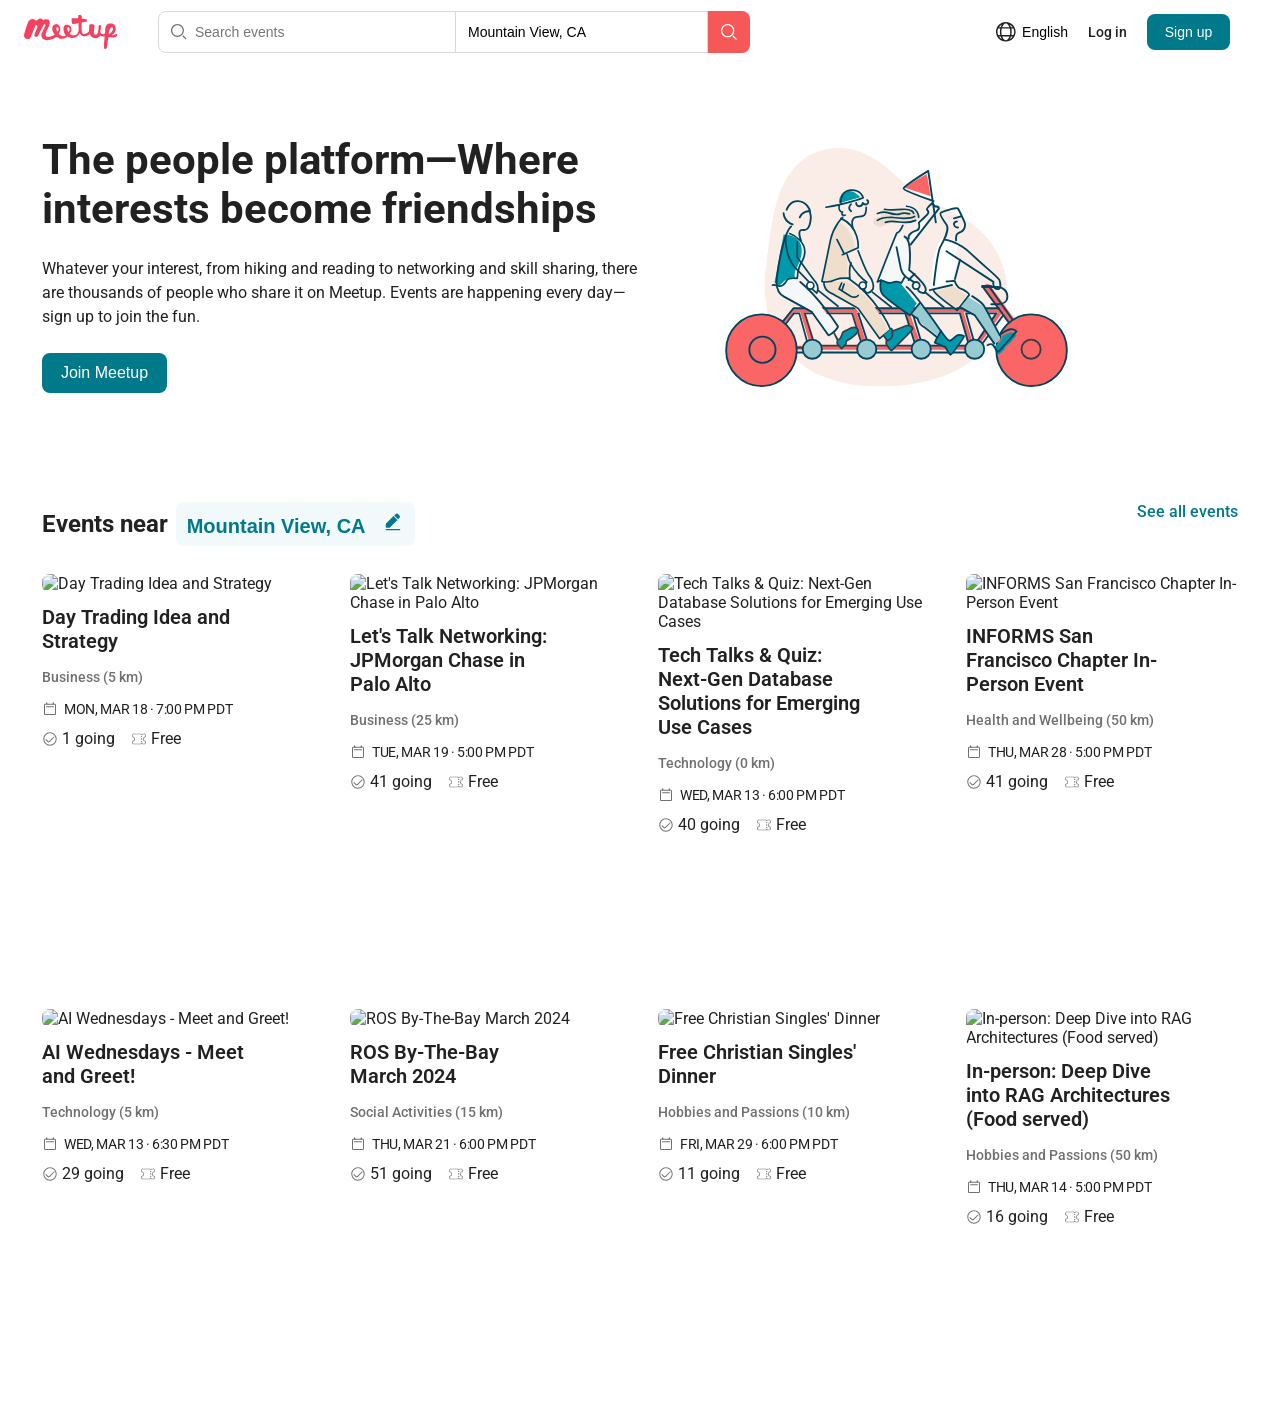
==== index.html @ 50ae3869 "added svg events" ====
<!DOCTYPE html>
<html lang="en">
<head>
    <meta charset="UTF-8">
    <meta name="viewport" content="width=device-width, initial-scale=1.0">
    <link rel="stylesheet" href="./css/style.css">
    <link rel="preconnect" href="https://fonts.googleapis.com">
    <link rel="preconnect" href="https://fonts.gstatic.com" crossorigin>
    <link href="https://fonts.googleapis.com/css2?family=Inter:ital,opsz,wght@0,14..32,100..900;1,14..32,100..900&family=Roboto:ital,wght@0,100..900;1,100..900&display=swap" rel="stylesheet">
    <title>Front-end project</title>
</head>
<body>
    <div id="header"></div>
    <main class="main">
        <section class="hero">
            <div class="container">
                <div class="hero__content">
                    <div class="hero__text">
                        <h1 class="hero__title">
                            The people platform—Where interests become friendships
                        </h1>
                        <p class="hero__description">
                            Whatever your interest, from hiking and reading to networking and skill sharing,
                            there are thousands of people who share it on Meetup. Events are happening
                            every day—sign up to join the fun.
                        </p>
                        <button type="button" class="hero__button">Join Meetup</button>
                    </div>
                    <div class="hero__irl">
                        <img
                        class="hero__image"
                        src="./assets/svg/irl_event.svg"
                        alt="People riding a bike"
                        >
                    </div>
                </div>
            </div>
        </section>
        <section class="events">
            <div class="container">
                <div class="events__header">
                    <div class="events__title-wrapper">
                        <h2 class="events__title">
                        Events near
                        </h2>
                        <button class="events__location">
                        Mountain View, CA  <img
                        class="events__image"
                        src="./assets/svg/event/Link_pencil.svg"
                        alt="pencil"
                        >
                        </button>
                    </div>
                    <a href="#" class="events__link">
                        See all events
                    </a>
                </div>
                <div class="events__grid" id="eventsGrid"></div>
            </div>
        </section>
    </main>

    <div id="footer"></div>

    <script type="module" src="./js/index.js"></script>
</body>
</html>
---- css/style.css ----
* {
  box-sizing: border-box;
  margin: 0;
  padding: 0;
}

body {
  font-family: 'Roboto', sans-serif;
  color: rgba(33, 33, 33, 1);
}

.container {
  max-width: 74.75rem;
  margin: 0 auto;
}

.header {
  max-width: 94.5rem;
  margin: 0 auto;
  min-height: 4rem;
}

.navbar {
  min-height: 4rem; 
  display: flex; 
  justify-content: space-between; 
  align-items: center;
}
.navbar__logo img { 
  display: block; 
  width: 5.875rem;
  height: auto;
  margin-right: 2.5rem;
  margin-left: 1.5rem;
}
.navbar__search {
  display: flex;
  align-items: center;
  height: 2.625rem;
  flex: 1;
  max-width: 37rem;
}
.navbar__search-events,
.navbar__search-location {
  height: 100%;
  display: flex;
  align-items: center;
  border: 1px solid rgba(217, 217, 217, 1);
  background-color: rgba(255, 255, 255, 1);
}
.navbar__search-events {
  width: 18.75rem;
  padding: 0 0.75rem;
  border-radius: 0.5rem 0 0 0.5rem;
}
.navbar__search-events img {
  width: 1rem;
  height: 1rem;
  margin-right: 0.5rem;
}
.navbar__search-location {
  width: 15.875rem;
  padding: 0 0.75rem;
  border-left: none;
}
.navbar__search input {
  width: 100%;
  border: none;
  outline: none;
  font-size: 0.875rem;
}
.navbar__search-btn {
  width: 2.625rem;
  height: 2.625rem;
  border: none;
  background-color: rgba(246, 88, 88, 1);
  border-radius: 0 0.5rem 0.5rem 0;
  display: flex;
  align-items: center;
  justify-content: center;
  cursor: pointer;
}
.navbar__search-btn img {
  width: 1rem;
  height: 1rem;
}
.navbar__actions {
  display: flex;
  align-items: center;
  gap: 1.25rem;
  margin-left: auto;
  margin-right: 3.125rem;
}
.navbar__lang-btn {
  display: flex;
  align-items: center;
  gap: 0.375rem;
  border: none;
  background: transparent;
  cursor: pointer;
  font-size: 0.875rem;
}
.navbar__lang-btn img {
  width: 1.25rem;
  height: 1.25rem;
}
.navbar__actions a {
  text-decoration: none;
  color: rgba(33, 33, 33, 1);
  font-size: 0.875rem;
  font-weight: 500;
}
.navbar__signup-btn {
  width: 5.1875rem;
  height: 2.25rem;
  border: none;
  border-radius: 0.5rem;
  background-color: rgba(0, 121, 138, 1);
  color: rgba(255, 255, 255, 1);
  font-size: 0.875rem;
  font-weight: 500;
  cursor: pointer;
}
.hero {
  margin-top: 4.437rem;
}
.hero__content {
  display: flex;
  gap: 2.875rem;
  margin-bottom: 6.156rem;
}
.hero__text {
  display: flex;
  flex-direction: column;
  gap: 1.5rem;
  color: rgba(33, 33, 33, 1);
}
.hero__title {
  font-size: 2.625rem;
  font-weight: 700;
}
.hero__description {
  font-weight: 400;
  font-size: 1rem;
  line-height: 1.5rem;
}
.hero__button {
  width: 7.8125rem;
  height: 2.5rem;
  border: none;
  border-radius: 0.5rem;
  background-color: rgba(0, 121, 138, 1);
  color: rgba(255, 255, 255, 1);
  font-size: 1rem;
  font-weight: 400;
  cursor: pointer;
}
.hero__irl {
  flex-shrink: 0;
  width: 23.68rem;
  height: 16.81rem;
  margin-right: 10.125rem;
}

.events__header {
  display: flex;
  justify-content: space-between;

}
.events__title-wrapper {
  display: flex;
  gap: 0.5rem;
  padding-bottom: 1.75rem;
}
.events__location {
  width: 14.94rem;
  height: 2.75rem;
  border-radius: 0.5rem;
  border: none;
  background-color: rgba(151, 202, 209, 0.12);
  color: rgba(0, 121, 138, 1);
  font-weight: 600;
  font-size: 1.25rem;
  line-height: 24px;
}
.events__title {
  padding-top: 0.5rem;
}
.events__image {
  margin-left: 0.75rem;
}
.events__link {
  font-weight: 500;
  font-size: 1rem;
  text-decoration: none;
  color: rgba(0, 121, 138, 1);
}
.events__grid {
  display: grid;
  grid-template-columns: repeat(4, 1fr);
  gap: 2.25rem;
}
.event-card {
  height: 24.9375rem;
}
.event-card__image {
  width: 100%;
  height: 9.5rem;
  object-fit: cover;
  border-radius: 0.5rem;
}
.event-card__content {
  display: flex;
  flex-direction: column;
  align-items: flex-start;
  max-width: 13rem;
}
.event-card__category,
.event-card__date,
.event-card__bottom {
  text-align: left;
}
.event-card__title {
  margin-top: 0.75rem;
  font-weight: 600;
  font-size: 1.25rem;
  line-height: 1.5rem;
}
.event-card__category {
  margin-top: 1rem;
  margin-bottom: 1rem;
  color: rgba(112, 112, 112, 1);
  font-size: 0.875rem;
  font-weight: 500;
}
.event-card__date {
  margin-bottom: 0.75rem;
  font-size: 0.875rem;
  font-weight: 400;
  letter-spacing: -0.35px;
  display: flex;
  align-items: center;
  gap: 0.375rem;
}
.event-card__bottom {
  display: flex;
  gap: 1rem;
}
.event-card__info {
  display: flex;
  align-items: center;
  gap: 0.25rem;
}
.event-card__icon {
  width: 1rem;
  height: 1rem;
}
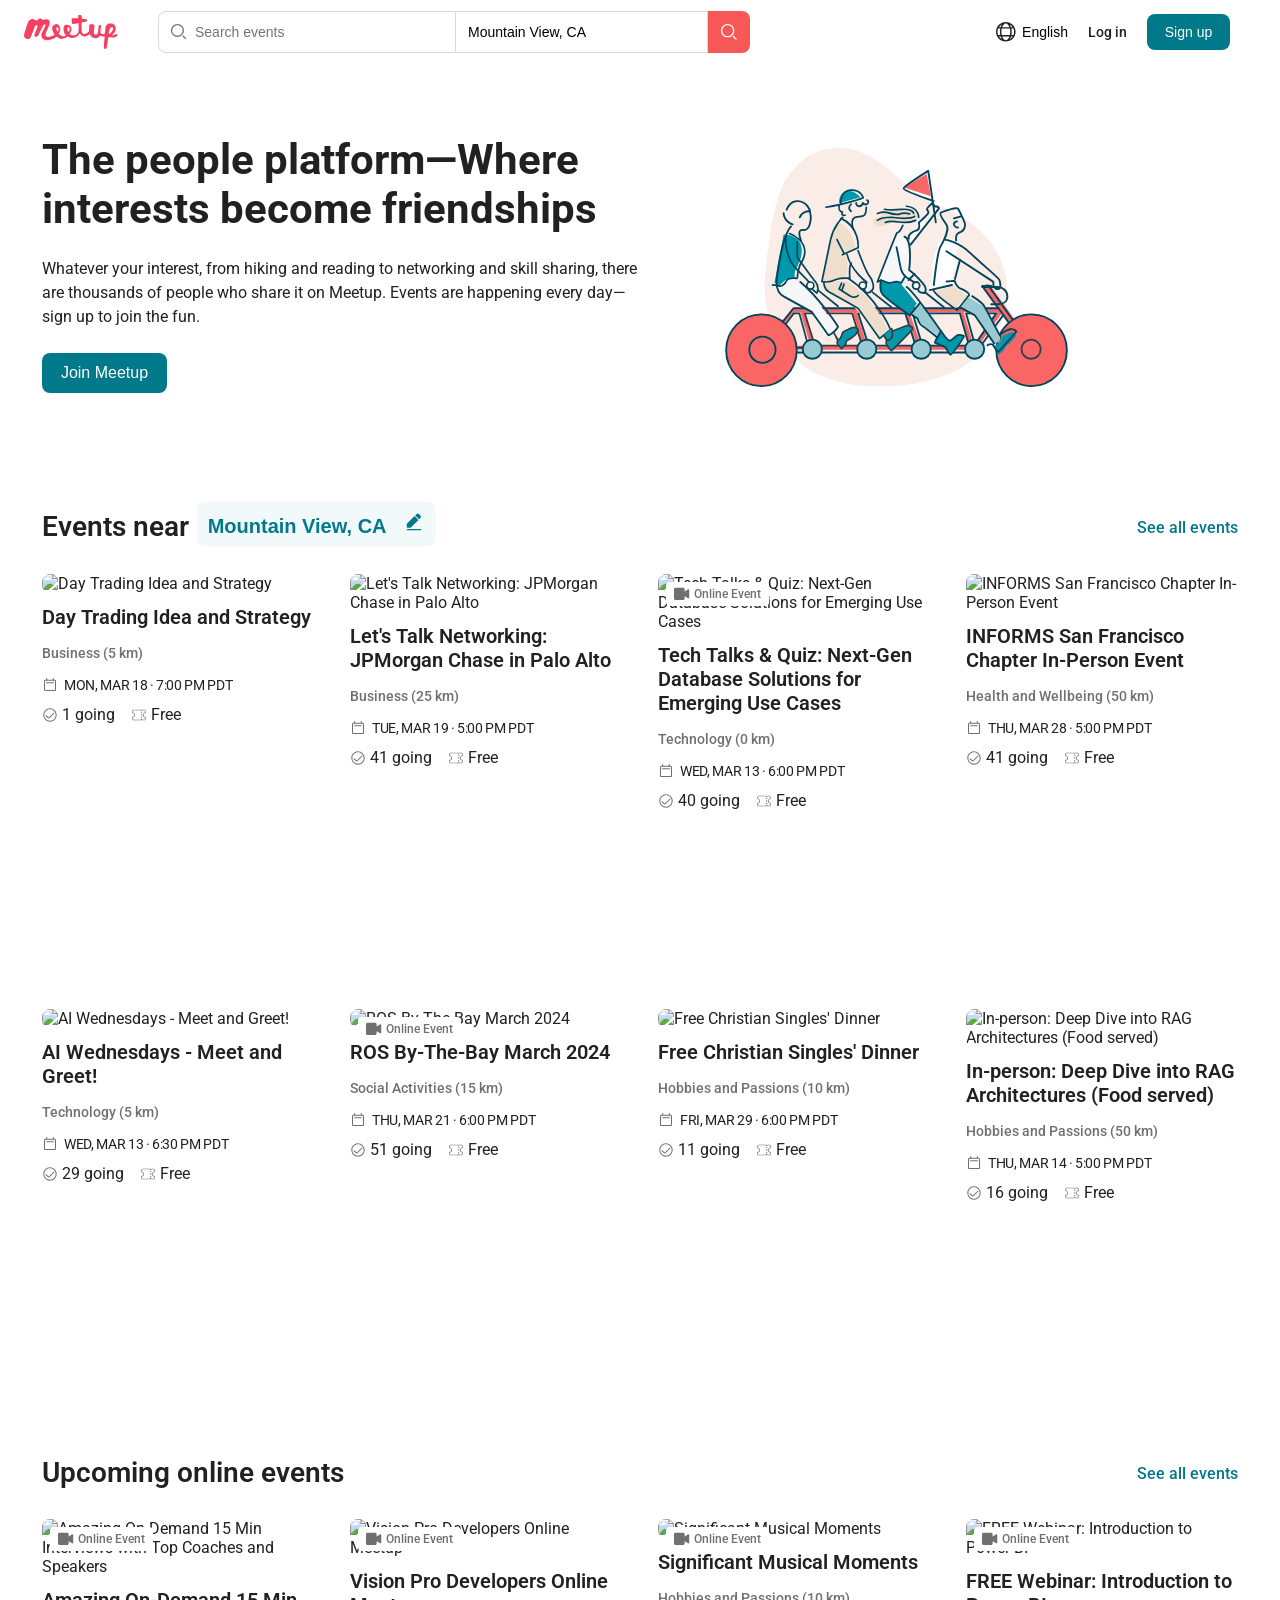
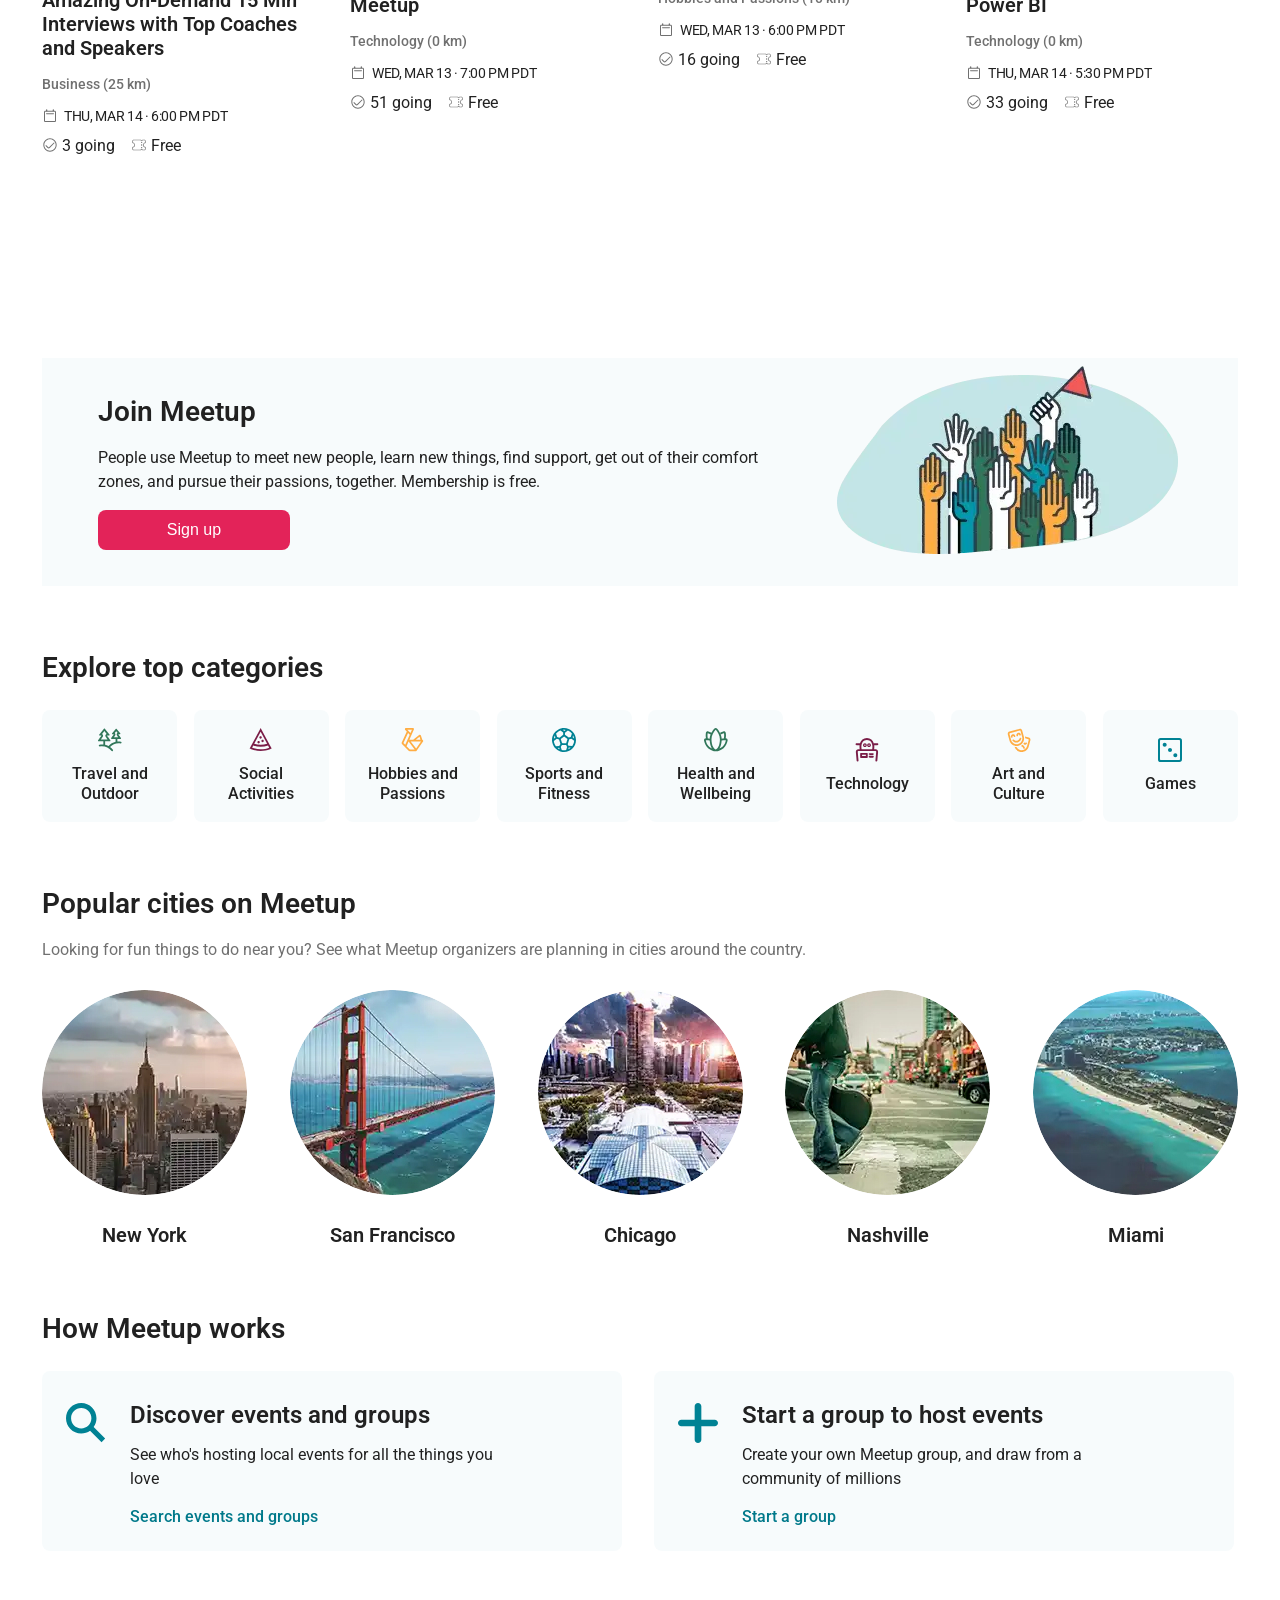
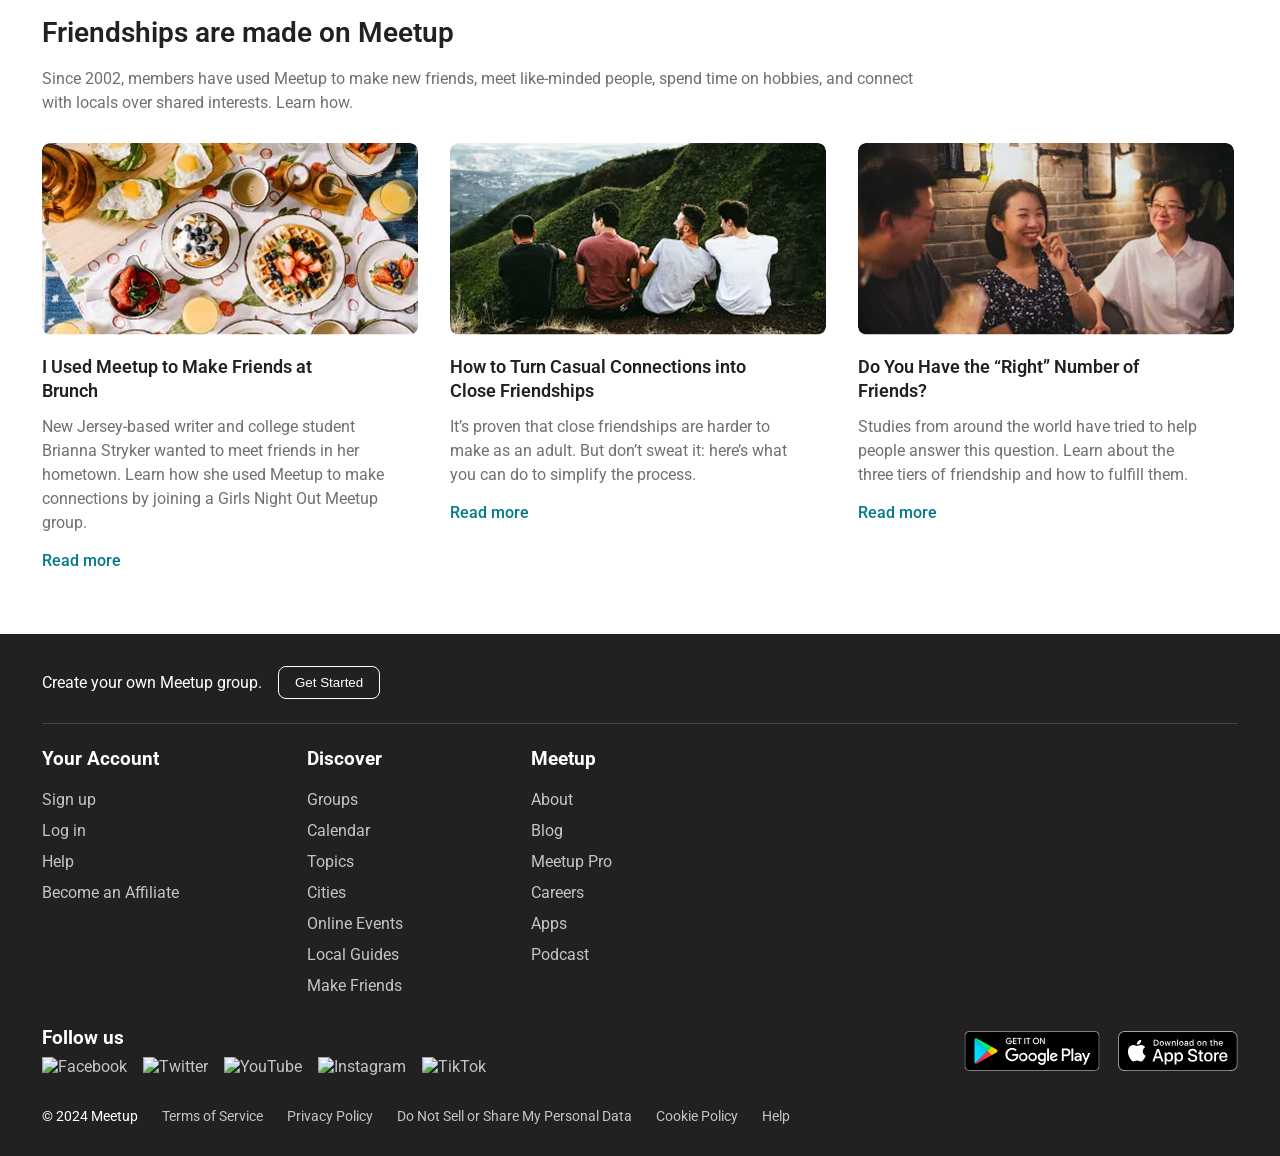
==== commit c1e16bab: "Implement events and content sections" ====
--- a/index.html
+++ b/index.html
@@ -11,6 +11,7 @@
 </head>
 <body>
     <div id="header"></div>
+
     <main class="main">
         <section class="hero">
             <div class="container">
@@ -39,27 +40,301 @@
         <section class="events">
             <div class="container">
                 <div class="events__header">
-                    <div class="events__title-wrapper">
-                        <h2 class="events__title">
-                        Events near
-                        </h2>
-                        <button class="events__location">
-                        Mountain View, CA  <img
+                <div class="events__title-wrapper">
+                    <h2 class="events__title">Events near</h2>
+
+                    <button class="events__location">
+                    Mountain View, CA
+                    <img
                         class="events__image"
                         src="./assets/svg/event/Link_pencil.svg"
                         alt="pencil"
-                        >
+                    >
+                    </button>
+                </div>
+
+                <a href="#" class="events__link">See all events</a>
+                </div>
+
+                <div class="events__grid" id="nearEventsGrid"></div>
+            </div>
+        </section>
+        <section class="events events_online">
+            <div class="container">
+                <div class="events__header">
+                <div class="events__title-wrapper">
+                    <h2 class="events__title">Upcoming online events</h2>
+                </div>
+
+                <a href="#" class="events__link">See all events</a>
+                </div>
+
+                <div class="events__grid" id="onlineEventsGrid"></div>
+            </div>
+        </section>
+        <section class="join-meetup">
+            <div class="container">
+                <div class="join-meetup__content">
+                    <div class="join-meetup__info">
+                        <h2 class="join-meetup__title">
+                        Join Meetup
+                        </h2>
+                        <p class="join-meetup__description">
+                            People use Meetup to meet new people, learn new things, find support, get out of their
+                            comfort zones, and pursue their passions, together. Membership is free.
+                        </p>
+                        <button class="join-meetup__button">
+                        Sign up
                         </button>
                     </div>
-                    <a href="#" class="events__link">
-                        See all events
-                    </a>
-                </div>
-                <div class="events__grid" id="eventsGrid"></div>
+                    <div class="join-meetup__image--wrapper">
+                        <img
+                        class="join-meetup__image"
+                        src="./assets/svg/join_meetup.svg"
+                        alt="Join Meetup"
+                        >
+                    </div>
+                </div>
+            </div>
+        </section>
+        <section class="categories">
+            <div class="container">
+                <h2 class="categories__title">
+                Explore top categories
+                </h2>
+                <div class="categories__grid">
+                <a href="#" class="categories__card">
+                    <img
+                    class="categories__icon"
+                    src="./assets/svg/categories/travel.svg"
+                    alt="Travel"
+                    >
+                    <span class="categories__name">
+                    Travel and Outdoor
+                    </span>
+                </a>
+                <a href="#" class="categories__card">
+                    <img
+                    class="categories__icon"
+                    src="./assets/svg/categories/social.svg"
+                    alt="Social"
+                    >
+                    <span class="categories__name">
+                    Social Activities
+                    </span>
+                </a>
+                <a href="#" class="categories__card">
+                    <img
+                    class="categories__icon"
+                    src="./assets/svg/categories/hobbies.svg"
+                    alt="Hobbies"
+                    >
+                    <span class="categories__name">
+                    Hobbies and Passions
+                    </span>
+                </a>
+                <a href="#" class="categories__card">
+                    <img
+                    class="categories__icon"
+                    src="./assets/svg/categories/sports.svg"
+                    alt="Sports"
+                    >
+                    <span class="categories__name">
+                    Sports and Fitness
+                    </span>
+                </a>
+                <a href="#" class="categories__card">
+                    <img
+                    class="categories__icon"
+                    src="./assets/svg/categories/health.svg"
+                    alt="Health"
+                    >
+                    <span class="categories__name">
+                    Health and Wellbeing
+                    </span>
+                </a>
+                <a href="#" class="categories__card">
+                    <img
+                    class="categories__icon"
+                    src="./assets/svg/categories/technology.svg"
+                    alt="Technology"
+                    >
+                    <span class="categories__name">
+                    Technology
+                    </span>
+                </a>
+                <a href="#" class="categories__card">
+                    <img
+                    class="categories__icon"
+                    src="./assets/svg/categories/art.svg"
+                    alt="Art"
+                    >
+                    <span class="categories__name">
+                    Art and Culture
+                    </span>
+                </a>
+                <a href="#" class="categories__card">
+                    <img
+                    class="categories__icon"
+                    src="./assets/svg/categories/games.svg"
+                    alt="Games"
+                    >
+                    <span class="categories__name">
+                    Games
+                    </span>
+                </a>
+                </div>
+            </div>
+        </section>
+        <section class="popular-cities">
+            <div class="container">
+                <div class="popular-cities__wrapper">
+                    <h2 class="popular-cities__title">
+                    Popular cities on Meetup
+                    </h2>
+                    <p class="popular-cities__description">
+                    Looking for fun things to do near you? See what Meetup organizers are planning in cities around the country.
+                    </p>
+                </div>
+                <div class="popular-cities__grid">
+                <a href="#" class="popular-cities__card">
+                    <img class="popular-cities__image" src="./assets/img/cities/new_york.jpg" alt="New York">
+                    <h3 class="popular-cities__name">New York</h3>
+                </a>
+                <a href="#" class="popular-cities__card">
+                    <img class="popular-cities__image" src="./assets/img/cities/san_francisco.jpg" alt="San Francisco">
+                    <h3 class="popular-cities__name">San Francisco</h3>
+                </a>
+                <a href="#" class="popular-cities__card">
+                    <img class="popular-cities__image" src="./assets/img/cities/chicago.jpg" alt="Chicago">
+                    <h3 class="popular-cities__name">Chicago</h3>
+                </a>
+                <a href="#" class="popular-cities__card">
+                    <img class="popular-cities__image" src="./assets/img/cities/nashville.jpg" alt="Nashville">
+                    <h3 class="popular-cities__name">Nashville</h3>
+                </a>
+                <a href="#" class="popular-cities__card">
+                    <img class="popular-cities__image" src="./assets/img/cities/miami.jpg" alt="Miami">
+                    <h3 class="popular-cities__name">Miami</h3>
+                </a>
+                </div>
+            </div>
+        </section>
+        <section class="how-meetup-works">
+            <div class="container">
+                <h2 class="how-meetup-works__title">
+                How Meetup works
+                </h2>
+                <div class="how-meetup-works__cards">
+                    <div class="how-meetup-works__card">
+                        <img
+                        class="how-meetup-works__icon"
+                        src="./assets/svg/search.svg"
+                        alt="Search"
+                        >
+                        <div class="how-meetup-works__content">
+                            <h3 class="how-meetup-works__card-title">
+                                Discover events and groups
+                            </h3>
+                            <p class="how-meetup-works__description">
+                                See who's hosting local events for all the things you love
+                            </p>
+                            <a href="#" class="how-meetup-works__link">
+                                Search events and groups
+                            </a>
+                        </div>
+                    </div>
+                    <div class="how-meetup-works__card">
+                        <img
+                        class="how-meetup-works__icon"
+                        src="./assets/svg/plus.svg"
+                        alt="Create"
+                        >
+                        <div class="how-meetup-works__content">
+                            <h3 class="how-meetup-works__card-title">
+                                Start a group to host events
+                            </h3>
+                            <p class="how-meetup-works__description">
+                                Create your own Meetup group, and draw from a community of millions
+                            </p>
+                            <a href="#" class="how-meetup-works__link">
+                                Start a group
+                            </a>
+                        </div>
+                    </div>
+                </div>
+            </div>
+        </section>
+        <section class="friendships">
+            <div class="container">
+                <h2 class="friendships__title">
+                Friendships are made on Meetup
+                </h2>
+                <p class="friendships__description">
+                Since 2002, members have used Meetup to make new friends, meet like-minded people, spend time on hobbies, and connect with locals over shared interests. Learn how.
+                </p>
+                <div class="friendships__grid">
+                    <article class="friendships__card">
+                        <img
+                        class="friendships__image"
+                        src="./assets/img/friendships/first_article.jpg"
+                        alt="Brunch"
+                        >
+                        <h3 class="friendships__card-title">
+                        I Used Meetup to Make Friends at Brunch
+                        </h3>
+                        <p class="friendships__card-text">
+                        New Jersey-based writer and college student
+                        Brianna Stryker wanted to meet friends in her
+                        hometown. Learn how she used Meetup to make
+                        connections by joining a Girls Night Out Meetup
+                        group.
+                        </p>
+                        <a href="#" class="friendships__link">
+                        Read more
+                        </a>
+                    </article>
+                    <article class="friendships__card">
+                        <img
+                        class="friendships__image"
+                        src="./assets/img/friendships/second_article.jpg"
+                        alt="Friends"
+                        >
+                        <h3 class="friendships__card-title">
+                        How to Turn Casual Connections into Close Friendships
+                        </h3>
+                        <p class="friendships__card-text">
+                        It’s proven that close friendships are harder to
+                        make as an adult. But don’t sweat it: here’s what
+                        you can do to simplify the process.
+                        </p>
+                        <a href="#" class="friendships__link">
+                        Read more
+                        </a>
+                    </article>
+                    <article class="friendships__card">
+                        <img
+                        class="friendships__image"
+                        src="./assets/img/friendships/third_article.jpg"
+                        alt="Friendship"
+                        >
+                        <h3 class="friendships__card-title">
+                        Do You Have the “Right” Number of Friends?
+                        </h3>
+                        <p class="friendships__card-text">
+                        Studies from around the world have tried to help
+                        people answer this question. Learn about the
+                        three tiers of friendship and how to fulfill them.
+                        </p>
+                        <a href="#" class="friendships__link">
+                        Read more
+                        </a>
+                    </article>
+                </div>
             </div>
         </section>
     </main>
-
+    
     <div id="footer"></div>
 
     <script type="module" src="./js/index.js"></script>
--- a/css/style.css
+++ b/css/style.css
@@ -162,6 +162,10 @@
   margin-right: 10.125rem;
 }
 
+.events {
+  margin-bottom: 2.5rem;
+}
+
 .events__header {
   display: flex;
   justify-content: space-between;
@@ -184,12 +188,42 @@
   line-height: 24px;
 }
 .events__title {
-  padding-top: 0.5rem;
+  line-height: 36px;
+  font-weight: 600;
+  font-size: 1.75rem;
+  padding-top: 0.4rem;
 }
 .events__image {
   margin-left: 0.75rem;
 }
+.event-card__image-wrapper {
+  position: relative;
+}
+.event-card__badge {
+  position: absolute;
+  top: 0.5rem;
+  left: 0.5rem;
+
+  display: flex;
+  align-items: center;
+  gap: 0.25rem;
+
+  padding: 0.25rem 0.5rem;
+
+  background-color: rgba(255, 255, 255, 1);
+  border-radius: 0.25rem;
+
+  font-size: 0.75rem;
+  font-weight: 500;
+  color: rgba(112, 112, 112, 1);
+}
+
+.event-card__badge-icon {
+  width: 1rem;
+  height: 1rem;
+}
 .events__link {
+  padding-top: 1rem;
   font-weight: 500;
   font-size: 1rem;
   text-decoration: none;
@@ -213,7 +247,6 @@
   display: flex;
   flex-direction: column;
   align-items: flex-start;
-  max-width: 13rem;
 }
 .event-card__category,
 .event-card__date,
@@ -254,4 +287,324 @@
 .event-card__icon {
   width: 1rem;
   height: 1rem;
+}
+
+
+.join-meetup {
+  margin-bottom: 4rem;
+}
+.join-meetup__content {
+  background-color: rgba(151, 202, 209, 0.08);
+  display: flex;
+}
+.join-meetup__info {
+  display: flex;
+  flex-direction: column;
+  gap: 1rem;
+  margin-top: 2.25rem;
+  margin-left: 3.5rem;
+  margin-bottom: 2.25rem;
+  min-width: 46.187rem;
+
+}
+.join-meetup__title {
+  font-weight: 600;
+  font-size: 1.75rem;
+  line-height: 36px;
+}
+.join-meetup__description {
+  max-width: 41.5rem;
+  font-weight: 400;
+  font-size: 1rem;
+  line-height: 24px;
+}
+.join-meetup__button {
+  background-color: rgba(227, 35, 89, 1);
+  width: 12rem;
+  height: 2.5rem;
+  border-radius: 0.5rem;
+  border: none;
+  color: rgba(255, 255, 255, 1);
+  font-weight: 500;
+  font-size: 1rem;
+  text-align: center;
+}
+
+.categories {
+  margin-bottom: 4rem;
+}
+.categories__title {
+  font-size: 1.75rem;
+  font-weight: 600;
+  line-height: 2.25rem;
+  margin-bottom: 1.5rem;
+}
+.categories__grid {
+  display: grid;
+  grid-template-columns: repeat(8, 1fr);
+  gap: 1rem;
+}
+.categories__card {
+  display: flex;
+  flex-direction: column;
+  align-items: center;
+  justify-content: center;
+  width: 8.4375rem;
+  height: 7rem; 
+  padding: 1rem;
+  background-color: rgba(151, 202, 209, 0.08);
+  border-radius: 0.5rem;
+  text-decoration: none;
+  color: rgba(33, 33, 33, 1);
+  transition: 0.2s;
+}
+.categories__card:hover {
+  background-color: rgb(239, 239, 239);
+}
+.categories__icon {
+  width: 1.5rem;
+  height: 1.5rem;
+  margin-bottom: 0.75rem;
+}
+.categories__name {
+  text-align: center;
+  font-size: 1rem;
+  font-weight: 500;
+  line-height: 1.25rem;
+}
+
+.popular-cities {
+  margin-bottom: 4rem;
+}
+.popular-cities__description {
+  margin-top: 1rem;
+  margin-bottom: 1.75rem;
+  font-weight: 400;
+  font-size: 1rem;
+  line-height: 24px;
+  color: rgba(112, 112, 112, 1);
+}
+.popular-cities__title {
+  margin-bottom: 1rem;
+  font-size: 1.75rem;
+  line-height: 2.25rem;
+  font-weight: 600;
+}
+.popular-cities__grid {
+  display: flex;
+  justify-content: space-between;
+  gap: 2rem;
+}
+
+.popular-cities__card {
+  text-align: center;
+  text-decoration: none;
+  transition: all 0.3s ease;
+}
+.popular-cities__card:hover {
+  transform: translateY(-0.5rem) scale(1.05);
+}
+.popular-cities__image {
+  width: 12.8125rem;
+  height: 12.8125rem;
+  border-radius: 50%;
+  object-fit: cover;
+  margin-bottom: 1.5rem;
+}
+.popular-cities__name {
+  font-size: 1.25rem;
+  line-height: 1.5rem;
+  font-weight: 600;
+  color: rgba(33, 33, 33, 1);
+}
+
+.how-meetup-works {
+  margin-bottom: 4rem;
+}
+.how-meetup-works__title {
+  margin-bottom: 1.5rem;
+  font-size: 1.75rem;
+  font-weight: 600;
+  line-height: 2.25rem;
+}
+.how-meetup-works__cards {
+  display: flex;
+  gap: 2rem;
+}
+.how-meetup-works__card {
+  display: flex;
+  gap: 1.5rem;
+
+  width: 36.25rem;
+  height: 11.25rem;
+
+  padding-top: 2rem;
+  padding-left: 1.5rem;
+  padding-bottom: 1.5rem;
+
+  background-color: rgba(151, 202, 209, 0.08);
+  border-radius: 0.5rem;
+}
+.how-meetup-works__icon {
+  width: 2.5rem;
+  height: 2.5rem;
+  flex-shrink: 0;
+}
+.how-meetup-works__content {
+  max-width: 23.68rem;
+}
+.how-meetup-works__card-title {
+  margin-bottom: 1rem;
+
+  font-size: 1.5rem;
+  font-weight: 600;
+  line-height: 1.5rem;
+}
+.how-meetup-works__description {
+  font-weight: 400;
+  font-size: 1rem;
+  line-height: 24px;
+  margin-bottom: 1rem;
+}
+.how-meetup-works__link {
+  font-size: 1rem;
+  font-weight: 500;
+  color: rgba(0, 121, 138, 1);
+  text-decoration: none;
+}
+
+.friendships {
+  margin-bottom: 4rem;
+}
+.friendships__title {
+  margin-bottom: 1rem;
+
+  font-size: 1.75rem;
+  line-height: 2.25rem;
+  font-weight: 600;
+}
+.friendships__description {
+  max-width: 55rem;
+  margin-bottom: 1.75rem;
+
+  font-size: 1rem;
+  line-height: 1.5rem;
+  color: rgba(112, 112, 112, 1);
+}
+.friendships__grid {
+  display: flex;
+  gap: 2rem;
+}
+.friendships__card {
+  width: 23.5rem;
+}
+.friendships__card:hover {
+  background-color: rgb(239, 239, 239);
+
+}
+.friendships__image {
+  width: 100%;
+  height: 12rem;
+  object-fit: cover;
+  border-radius: 0.5rem;
+
+  margin-bottom: 1rem;
+}
+.friendships__card-title {
+  margin-bottom: 0.75rem;
+  max-width: 20rem;
+  font-size: 1.125rem;
+  line-height: 1.5rem;
+  font-weight: 600;
+}
+.friendships__card-text {
+  margin-bottom: 1rem;
+  max-width: 22rem;
+  font-size: 1rem;
+  line-height: 1.5rem;
+  color: rgba(112, 112, 112, 1);
+}
+.friendships__link {
+  font-size: 1rem;
+  font-weight: 500;
+  color: rgba(0, 121, 138, 1);
+  text-decoration: none;
+}
+
+.footer {
+  margin-top: 4rem;
+  padding: 2rem 0;
+
+  background: #212121;
+  color: #ffffff;
+}
+
+.footer a {
+  color: #c5c4c4;
+  text-decoration: none;
+}
+
+.footer__top {
+  display: flex;
+  align-items: center;
+  gap: 1rem;
+}
+
+.footer__button {
+  padding: 0.5rem 1rem;
+
+  background: transparent;
+  border: 1px solid #ffffff;
+  border-radius: 0.5rem;
+
+  color: #ffffff;
+  cursor: pointer;
+}
+
+.footer__divider {
+  margin: 1.5rem 0;
+  border-top: 1px solid #444;
+}
+
+.footer__content {
+  display: flex;
+  gap: 8rem;
+}
+
+.footer__column {
+  display: flex;
+  flex-direction: column;
+  gap: 0.75rem;
+}
+
+.footer__title {
+  margin-bottom: 0.5rem;
+}
+
+.footer__social {
+  margin-top: 2rem;
+
+  display: flex;
+  justify-content: space-between;
+  align-items: center;
+}
+
+.footer__icons {
+  display: flex;
+  gap: 1rem;
+}
+
+.footer__stores {
+  display: flex;
+  gap: 1rem;
+}
+
+.footer__bottom {
+  margin-top: 2rem;
+
+  display: flex;
+  gap: 1.5rem;
+  flex-wrap: wrap;
+
+  font-size: 0.875rem;
 }
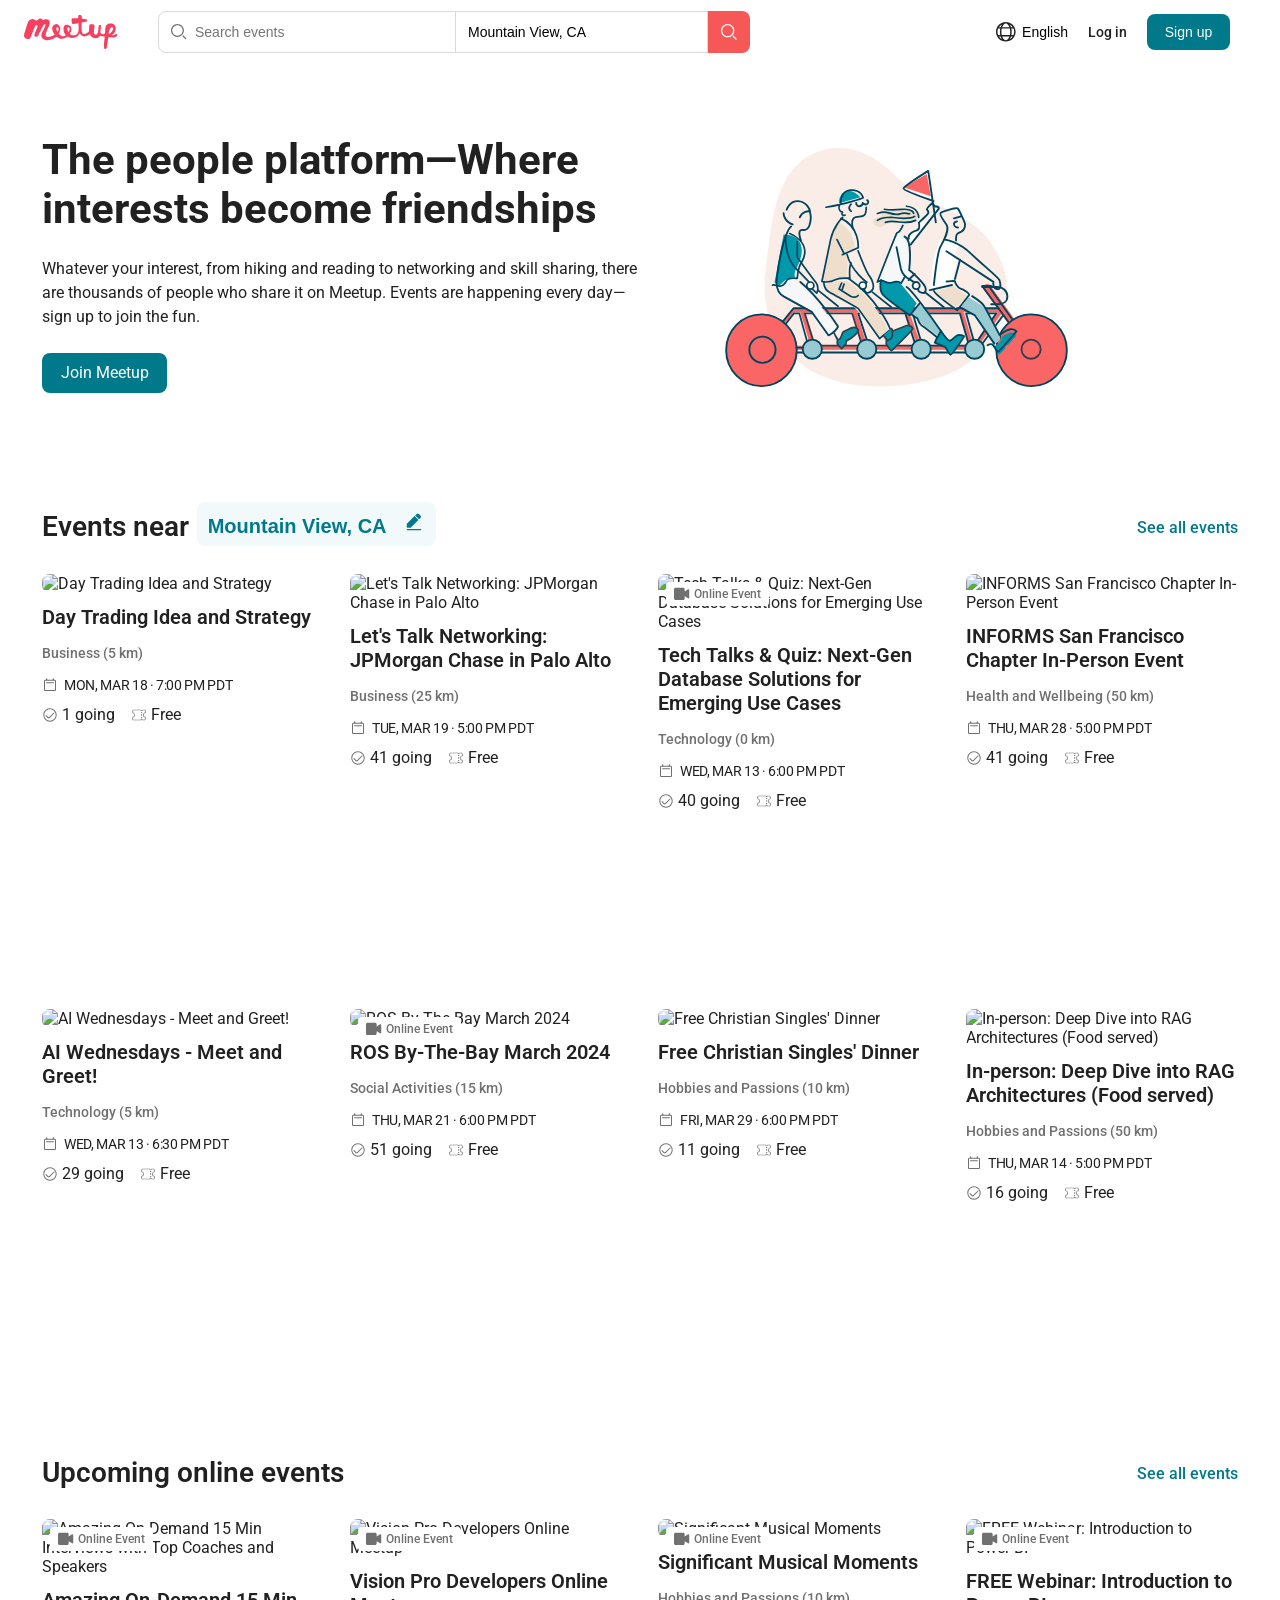
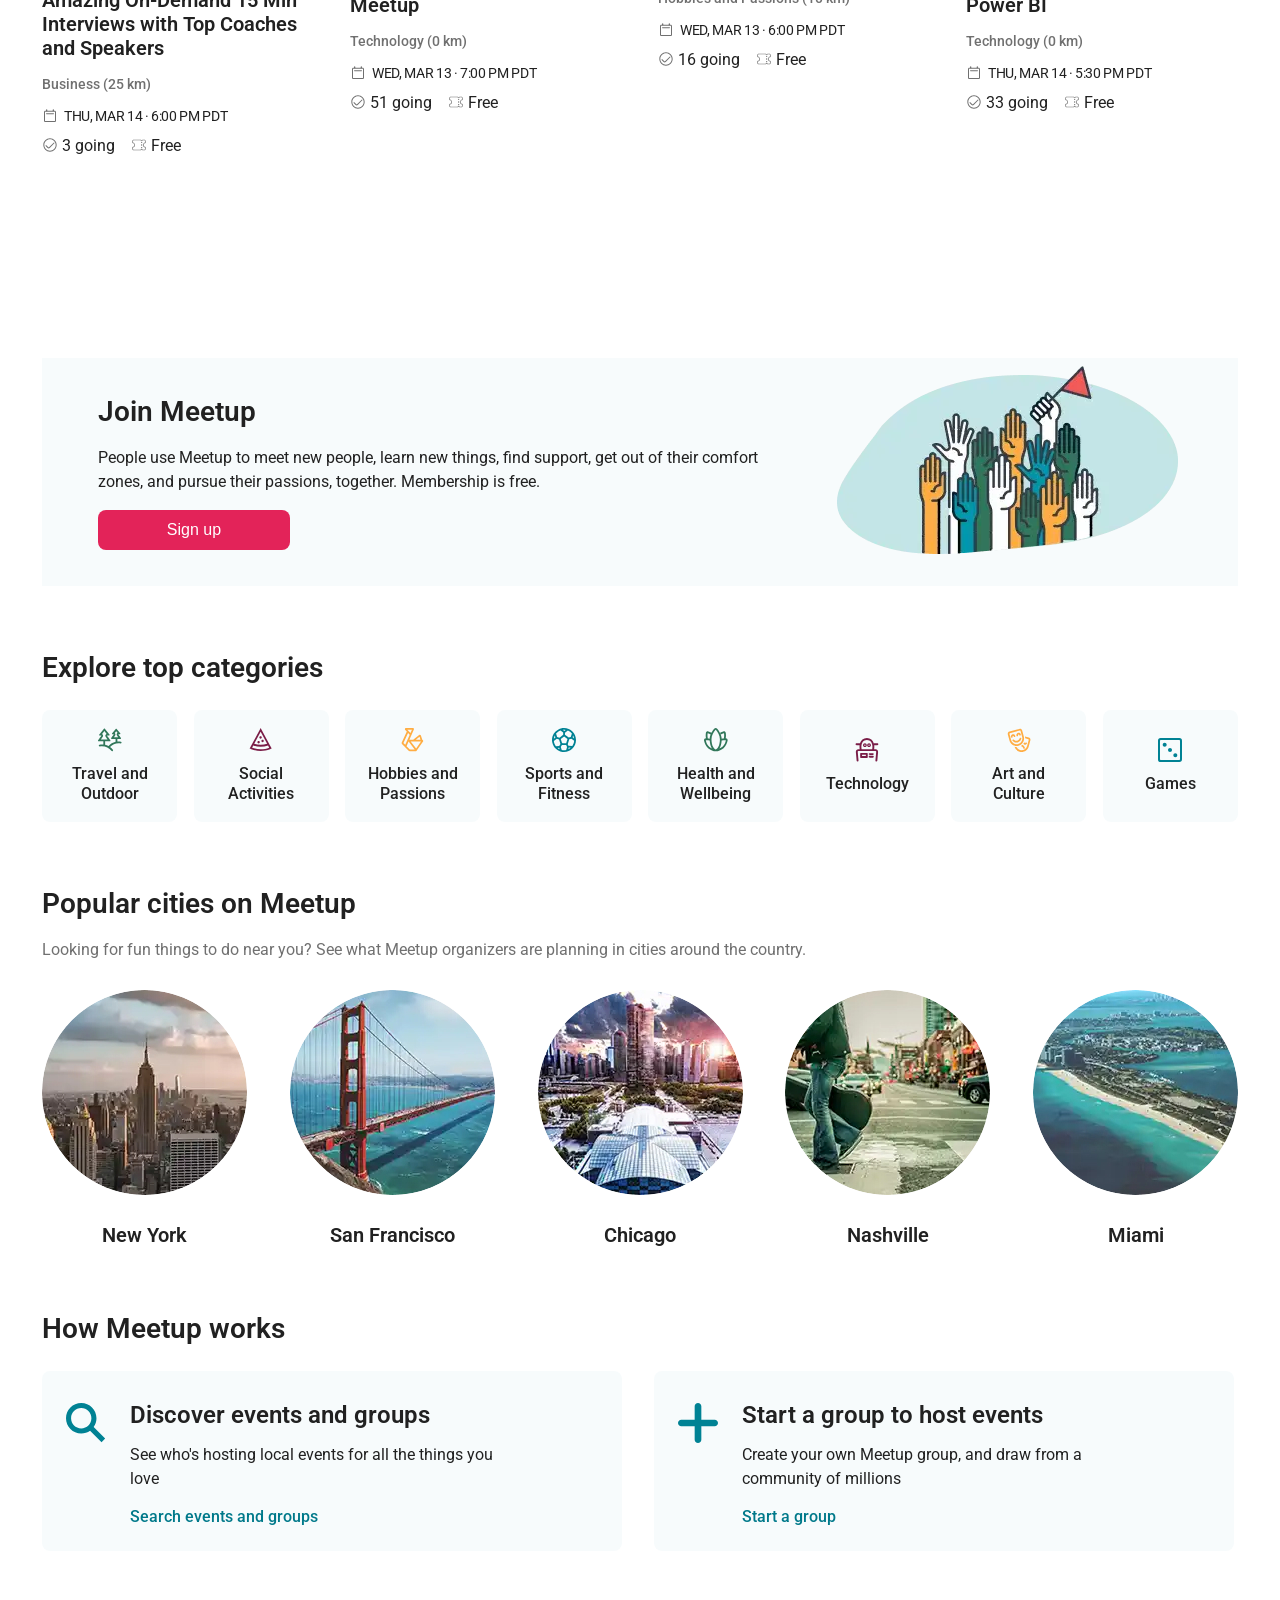
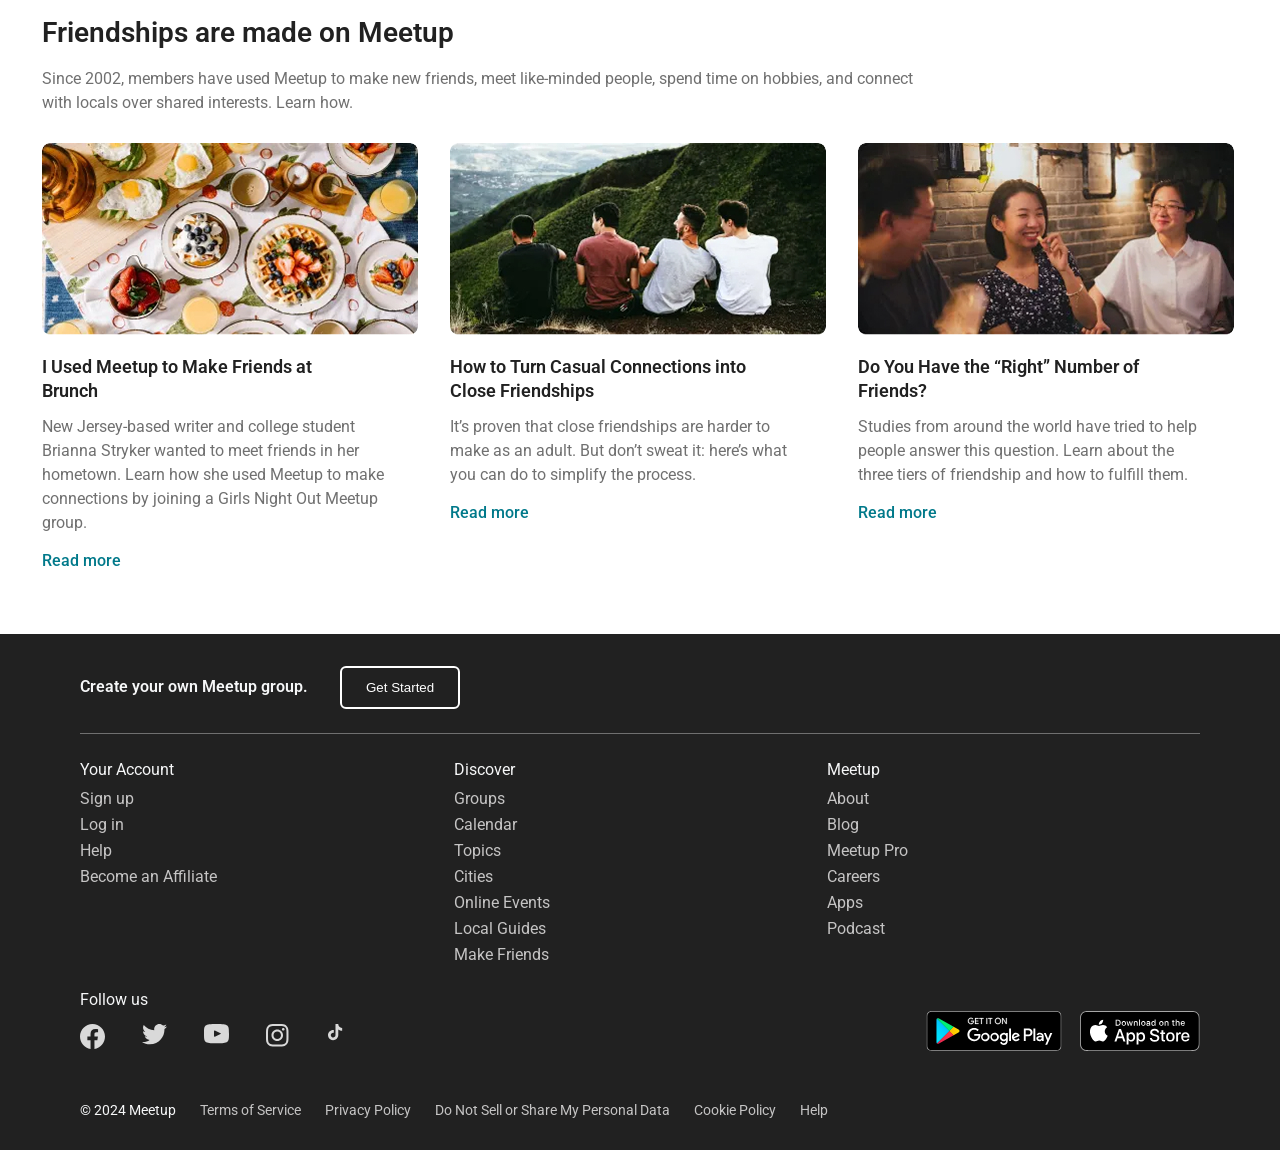
==== commit 04350cb4: "Add events page" ====
--- a/index.html
+++ b/index.html
@@ -25,7 +25,7 @@
                             there are thousands of people who share it on Meetup. Events are happening
                             every day—sign up to join the fun.
                         </p>
-                        <button type="button" class="hero__button">Join Meetup</button>
+                        <a href="./events.html" class="hero__button">Join Meetup</a>
                     </div>
                     <div class="hero__irl">
                         <img
--- a/css/style.css
+++ b/css/style.css
@@ -154,6 +154,11 @@
   font-size: 1rem;
   font-weight: 400;
   cursor: pointer;
+
+  display: inline-flex;
+  align-items: center;
+  justify-content: center;
+  text-decoration: none;
 }
 .hero__irl {
   flex-shrink: 0;
@@ -535,55 +540,74 @@
   margin-top: 4rem;
   padding: 2rem 0;
 
-  background: #212121;
-  color: #ffffff;
+  background: rgba(33, 33, 33, 1);
+  color: rgba(246, 247, 248, 1);
 }
 
 .footer a {
-  color: #c5c4c4;
+  color: rgba(197, 196, 196, 1);
   text-decoration: none;
 }
-
+.footer .container {
+  max-width: 70rem;
+}
 .footer__top {
   display: flex;
   align-items: center;
   gap: 1rem;
 }
-
+.footer__text {
+  font-weight: 600;
+  font-size: 1rem;
+  line-height: 24px;
+  color: rgba(246, 247, 248, 1);
+}
 .footer__button {
-  padding: 0.5rem 1rem;
+  padding: 0.75rem 1.5rem;
 
   background: transparent;
-  border: 1px solid #ffffff;
-  border-radius: 0.5rem;
-
-  color: #ffffff;
+  border: 2px solid rgba(255, 255, 255, 1);
+  border-radius: 0.375rem;
+
+  color: rgba(255, 255, 255, 1);
   cursor: pointer;
+  margin-left: 1rem;
 }
 
 .footer__divider {
   margin: 1.5rem 0;
-  border-top: 1px solid #444;
+  border-top: 1px solid rgba(112, 112, 112, 1);
+  width: 70rem;
 }
 
 .footer__content {
   display: flex;
-  gap: 8rem;
+  justify-content: space-between;
+  text-align: left;
+  margin-bottom: 1.5rem;
 }
 
 .footer__column {
   display: flex;
   flex-direction: column;
-  gap: 0.75rem;
+  gap: 0.437rem;
+  width: 23.312rem;
 }
 
 .footer__title {
-  margin-bottom: 0.5rem;
+  font-weight: 400;
+  font-size: 1rem;
+  line-height: 24px;
+  color: rgba(246, 247, 248, 1);
+}
+.footer__title a {
+  font-weight: 400;
+  font-size: 0.875rem;
+  line-height: 20px;
+  color: rgba(197, 196, 196, 1);
 }
 
 .footer__social {
-  margin-top: 2rem;
-
   display: flex;
   justify-content: space-between;
   align-items: center;
@@ -591,20 +615,126 @@
 
 .footer__icons {
   display: flex;
+  gap: 2rem;
+  padding-top: 0.75rem;
+  padding-bottom: 1.5rem;
+}
+.footer__icons a {
+  width: 1.875rem;
+  height: 1.875rem;
+}
+.footer__stores {
+  display: flex;
   gap: 1rem;
 }
 
-.footer__stores {
-  display: flex;
-  gap: 1rem;
-}
-
 .footer__bottom {
-  margin-top: 2rem;
+  margin-top: 1.5rem;
 
   display: flex;
   gap: 1.5rem;
   flex-wrap: wrap;
 
   font-size: 0.875rem;
+}
+
+/* EVENTS PAGE */
+
+.events-page {
+  padding-top: 5rem;
+}
+.events-page__list {
+  margin-bottom: 6.25rem;
+}
+.events-page__content {
+  display: flex;
+  justify-content: space-between;
+  gap: 4rem;
+}
+
+.events-page__left {
+  width: 37.75rem;
+}
+.events-page__title {
+  font-weight: 600;
+  font-size: 1.75rem;
+  line-height: 36px;
+  color: rgba(0, 0, 0, 1);
+}
+.events-page__map {
+  width: 21.875rem;
+}
+
+.events-page-card {
+  display: flex;
+  gap: 1rem;
+
+  padding: 1rem 0;
+  border-bottom: 1px solid rgba(217, 217, 217, 1);
+}
+.events-page-card:last-child {
+  border-bottom: none;
+}
+.events-page-card:first-child {
+  border-top: 1px solid rgba(217, 217, 217, 1);
+}
+.events-page-card__image {
+  width: 9.9375rem; 
+  height: 5.625rem;
+  object-fit: cover;
+  border-radius: 0.5rem;
+  flex-shrink: 0;
+}
+
+.events-page-card__content {
+  display: flex;
+  flex-direction: column;
+}
+
+.events-page-card__date {
+  padding-top: 0.25rem;
+  font-weight: 500;
+  font-size: 0.875rem;
+  color: rgba(124, 111, 80, 1);
+}
+
+.events-page-card__title {
+  margin-top: 0.25rem;
+  font-size: 1rem;
+  line-height: 1.25rem;
+  font-weight: 600;
+}
+.events-page-card__attendees{ 
+  padding-top: 3rem;
+  font-weight: 400;
+  font-size: 0.875rem;
+}
+.events-page-card__category {
+  margin-top: 0.25rem;
+  font-weight: 500;
+  font-size: 0.875rem;
+  color: rgba(112, 112, 112, 1);
+}
+
+.events-page__filters {
+  display: flex;
+  gap: 1rem;
+  margin-top: 1rem;
+  margin-bottom: 2rem;
+}
+
+.events-page__filter {
+  border-radius: 1.875rem;
+  background-color: rgba(246, 247, 248, 1);
+  font-size: 0.875rem;
+  font-weight: 500;
+  cursor: pointer;
+  color: rgba(33, 33, 33, 1);
+  appearance: none;
+  padding: 0 2.5rem 0 1rem;
+  background-image: url("../assets/svg/events-page/any.svg");
+  background-repeat: no-repeat;
+  background-position: right 1rem center;
+  border: none;
+  height: 2.875rem;
 }
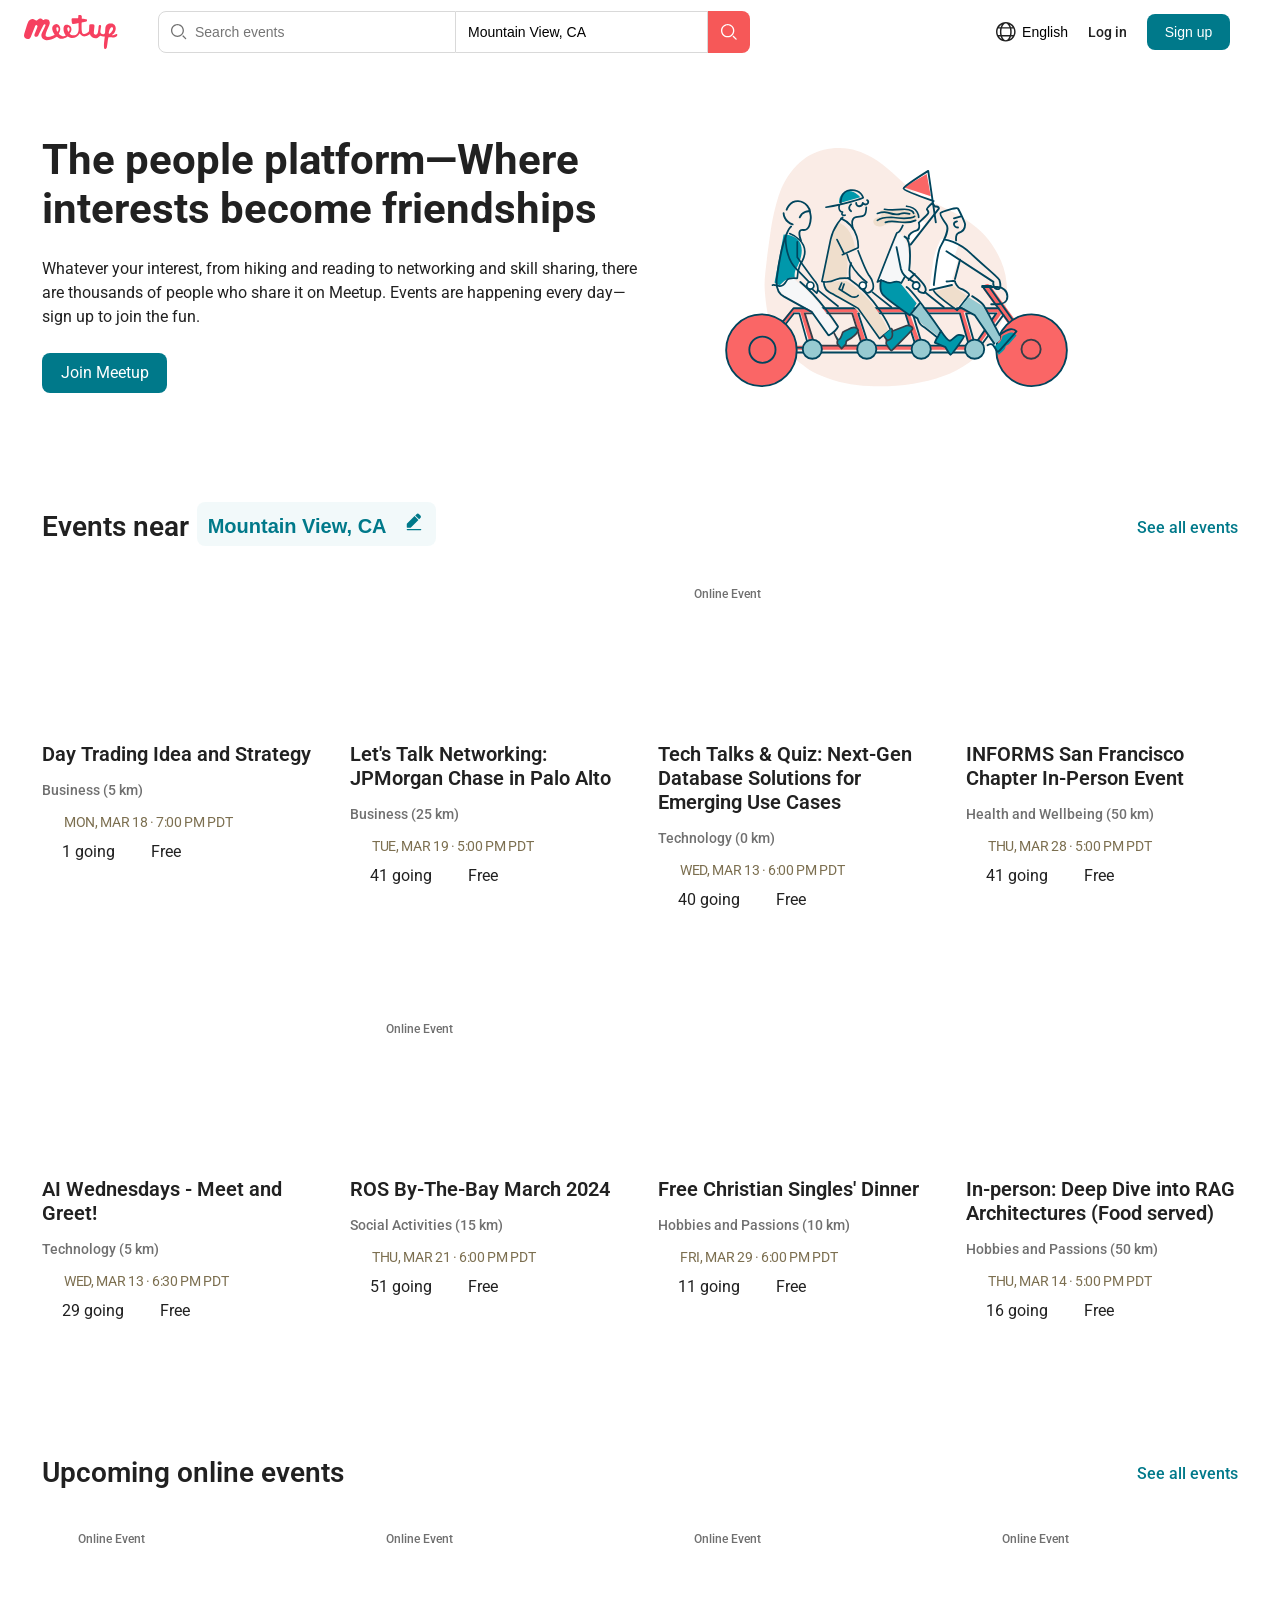
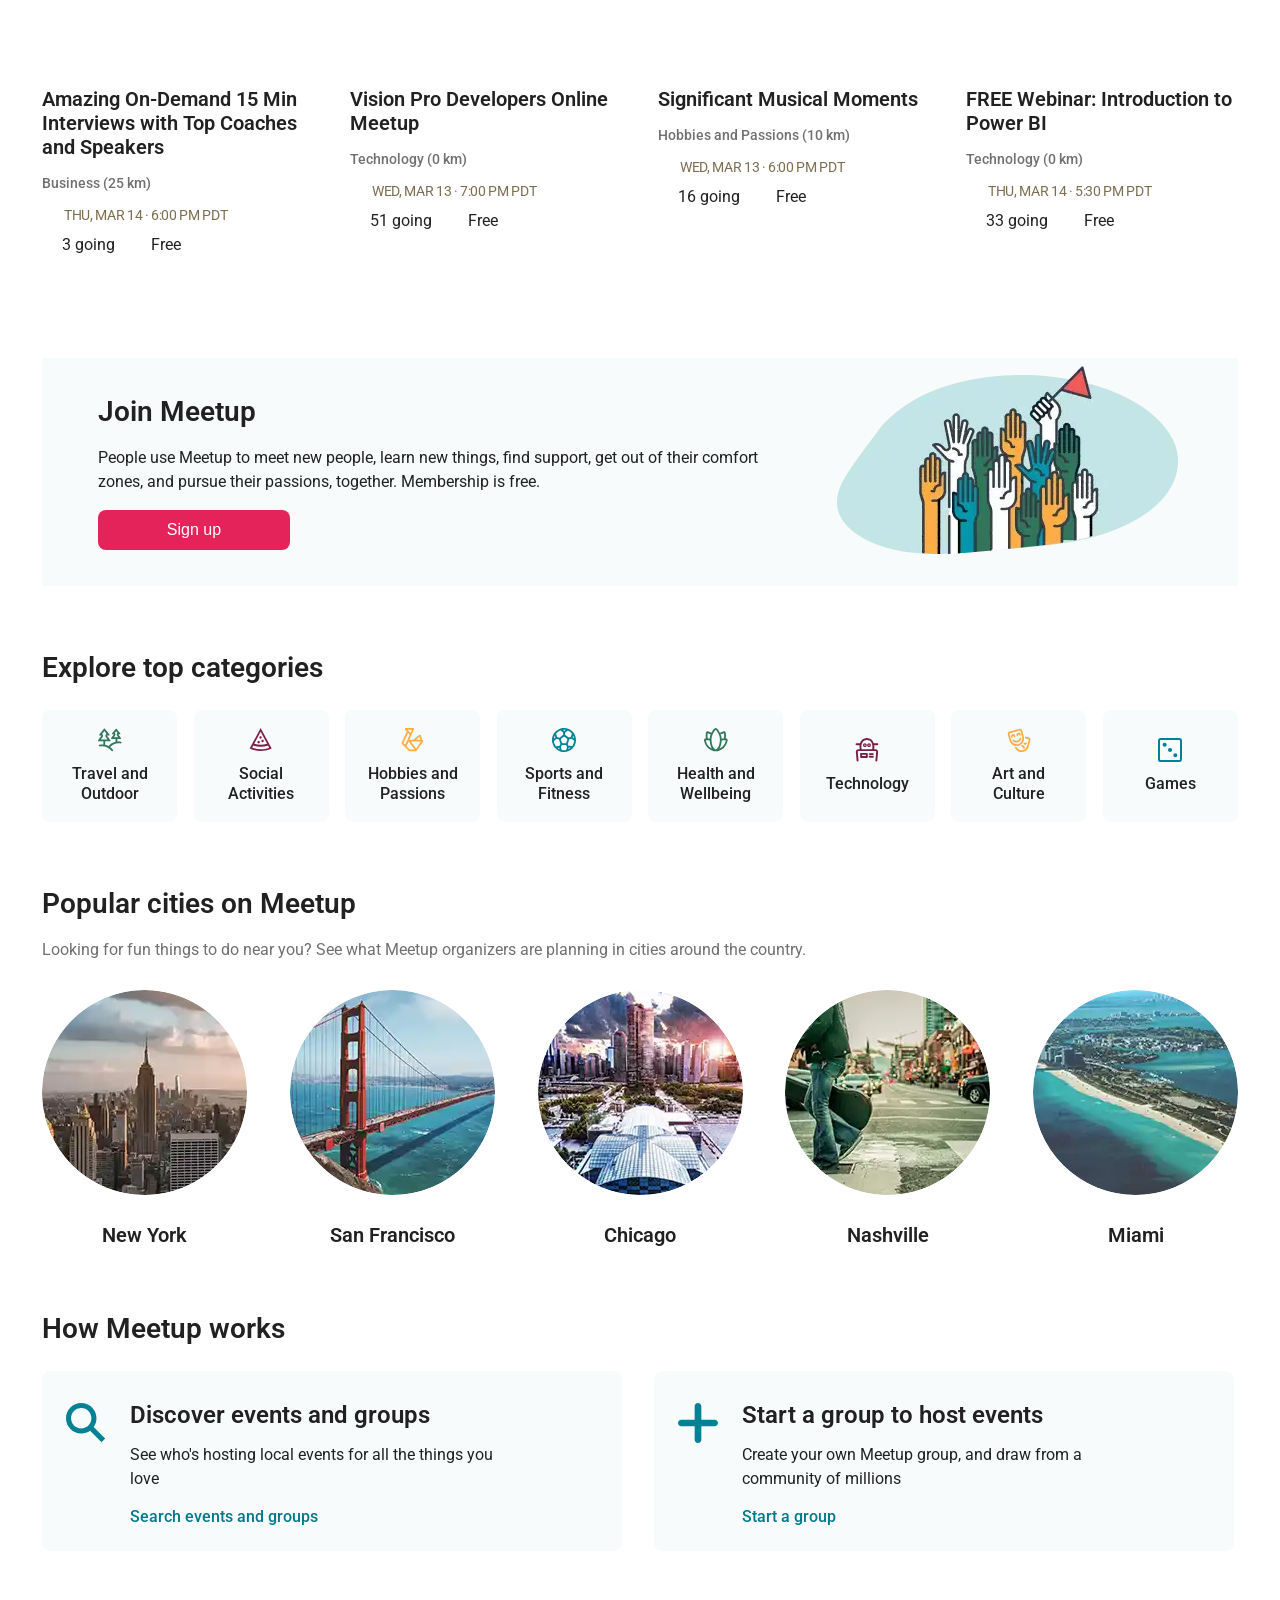
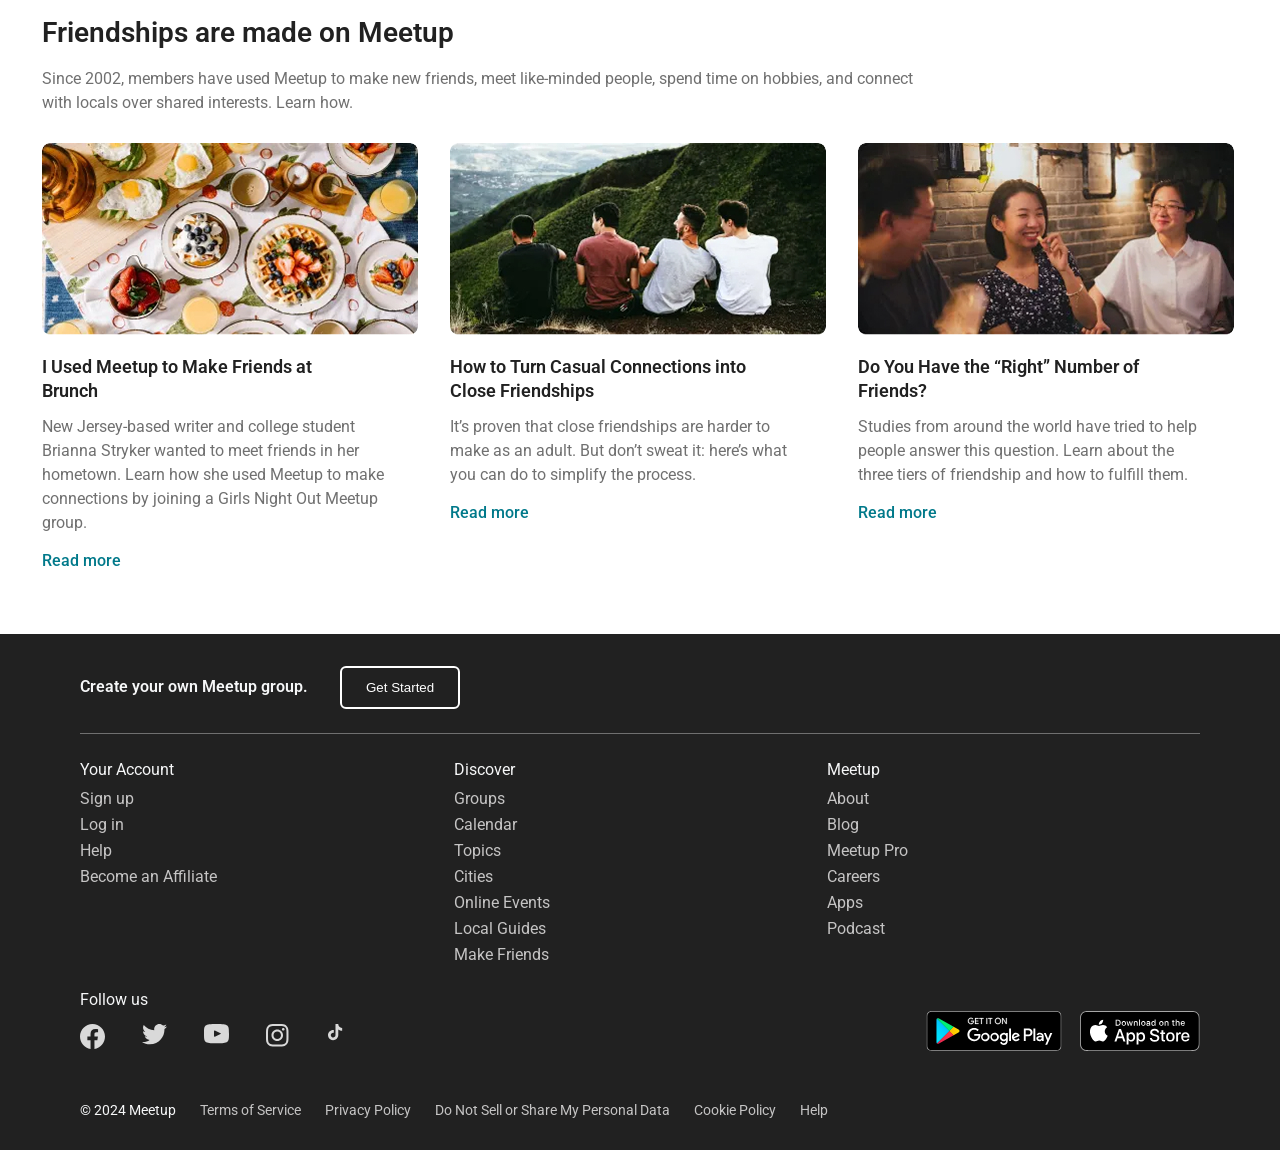
==== commit 3659b70f: "Add mobile responsive layout" ====
--- a/index.html
+++ b/index.html
@@ -79,6 +79,13 @@
                         <h2 class="join-meetup__title">
                         Join Meetup
                         </h2>
+                        <div class="join-meetup__image--mobile">
+                            <img
+                            class="join-meetup__image"
+                            src="./assets/svg/join_meetup.svg"
+                            alt="Join Meetup"
+                            >
+                        </div>
                         <p class="join-meetup__description">
                             People use Meetup to meet new people, learn new things, find support, get out of their
                             comfort zones, and pursue their passions, together. Membership is free.
--- a/css/style.css
+++ b/css/style.css
@@ -271,6 +271,12 @@
   font-size: 0.875rem;
   font-weight: 500;
 }
+.event-card__attendees {
+  display: none;
+}
+.event-card__mobile-badge {
+  display: none;
+}
 .event-card__date {
   margin-bottom: 0.75rem;
   font-size: 0.875rem;
@@ -279,6 +285,7 @@
   display: flex;
   align-items: center;
   gap: 0.375rem;
+  color: rgba(124, 111, 80, 1);
 }
 .event-card__bottom {
   display: flex;
@@ -316,6 +323,9 @@
   font-weight: 600;
   font-size: 1.75rem;
   line-height: 36px;
+}
+.join-meetup__image--mobile {
+  display: none;
 }
 .join-meetup__description {
   max-width: 41.5rem;
@@ -644,27 +654,31 @@
   padding-top: 5rem;
 }
 .events-page__list {
-  margin-bottom: 6.25rem;
+  margin-bottom: 2.25rem;
 }
 .events-page__content {
   display: flex;
   justify-content: space-between;
   gap: 4rem;
 }
-
+.events-page__subtitle {
+  text-decoration: none;
+  font-weight: 500;
+  font-size: 1.25rem;
+  text-align: center;
+  color: rgba(0, 121, 138, 1);
+  border-bottom: 4px solid rgba(0, 121, 138, 1);
+}
 .events-page__left {
   width: 37.75rem;
 }
 .events-page__title {
+  padding-bottom: 1rem;
   font-weight: 600;
   font-size: 1.75rem;
   line-height: 36px;
   color: rgba(0, 0, 0, 1);
 }
-.events-page__map {
-  width: 21.875rem;
-}
-
 .events-page-card {
   display: flex;
   gap: 1rem;
@@ -737,4 +751,479 @@
   background-position: right 1rem center;
   border: none;
   height: 2.875rem;
+}
+.events-page__map {
+  width: 21.875rem;
+  position: relative;
+}
+
+.events-page__map-text {
+  font-size: 0.75rem;
+  margin-bottom: 0.25rem;
+  font-weight: 500;
+}
+
+.events-page__map-title {
+  font-weight: 700;
+  line-height: 28px;
+  font-size: 1.25rem;
+  margin-bottom: 1rem;
+}
+
+.events-page__map-wrapper {
+  position: relative;
+}
+
+.events-page__map-image {
+  width: 100%;
+  border-radius: 0.75rem;
+  display: block;
+}
+
+.events-page__map-button {
+    position: absolute;
+    left: 50%;
+    top: 50%;
+
+    transform: translate(-50%, -50%);
+
+    padding: 0.75rem 1rem;
+
+    border: 2px solid rgba(0, 121, 138, 1);
+    border-radius: 0.5rem;
+
+    background: rgba(255, 255, 255, 1);
+    color: rgba(0, 121, 138, 1);
+
+    cursor: pointer;
+
+    background-image: url("../assets/svg/events-page/expandMapIcon.svg");
+    background-repeat: no-repeat;
+    background-position: right 1rem center;
+    background-size: 1.125rem;
+    padding-right: 2.5rem;
+
+    font-weight: 500;
+    font-size: 1rem;
+    line-height: 20px;
+    text-align: center;
+
+}
+.events-page__map-close {
+    position: absolute;
+    top: 0.75rem;
+    right: 0.75rem;
+
+    width: 1rem;
+    height: 1rem;
+
+    border: none;
+    background: transparent;
+    cursor: pointer;
+
+    display: flex;
+    align-items: center;
+    justify-content: center;
+    background-color: rgba(255, 255, 255, 1);
+}
+
+.events-page__map-close img {
+    width: 0.9375rem;
+    height: 0.9375rem;
+}
+
+
+@media (max-width: 430px) {
+
+  .header {
+    max-width: 100%;
+    min-height: auto;
+    overflow-x: hidden;
+  }
+
+  .navbar {
+    display: flex;
+    flex-wrap: wrap;
+    align-items: center;
+    gap: 1rem;
+    padding: 1rem;
+  }
+
+  .navbar__logo {
+    order: 1;
+  }
+
+  .navbar__logo img {
+    width: 6.125rem;
+    margin: 0;
+  }
+
+  .navbar__actions {
+    order: 2;
+    margin: 0 0 0 auto;
+    gap: 0.75rem;
+  }
+
+  .navbar__search {
+    order: 3;
+    flex: none;
+    width: 100%;
+    max-width: 100%;
+    height: 3rem;
+  }
+
+  .navbar__search-events {
+    width: 18.75rem;
+  }
+
+  .navbar__search-location {
+    display: none;
+  }
+
+  .navbar__search-btn {
+    width: 3rem;
+    height: 3rem;
+    flex-shrink: 0;
+  }
+
+  .hero {
+    margin-top: 0.875rem;
+  }
+
+  .hero__content {
+    padding: 0 1rem;
+    display: flex;
+    flex-direction: column;
+    gap: 1.5rem;
+    margin-bottom: 2rem;
+  }
+
+  .hero__irl {
+    width: 100%;
+    height: auto;
+    margin-right: 0;
+    display: flex;
+    justify-content: center;
+  }
+
+  .hero__image {
+    width: 13.4375rem;
+    height: auto;
+  }
+
+  .hero__title {
+    font-size: 1.75rem;
+    line-height: 2.25rem;
+    font-weight: 700;
+  }
+
+  .hero__description {
+    font-size: 0.875rem;
+    line-height: 1.5rem;
+  }
+
+  .hero__button {
+    display: none;
+  }
+  
+  .events {
+    padding: 0 1rem;
+    margin-bottom: 2.5rem;
+  }
+  .events__link {
+    display: none;
+  }
+  .events__title-wrapper {
+    padding-bottom: 0.75rem;
+  }
+  .events__title {
+    line-height: 24px;
+    font-weight: 600;
+    font-size: 1.25rem;
+  }
+  .events__location {
+    width: auto;
+    display: flex;
+    align-items: center;
+    justify-content: center;
+    gap: 0.5rem;
+
+    padding: 0 0.75rem;
+    border-radius: 0.34rem;
+    font-size: 0.86rem;
+    line-height: 16px;
+  }
+  .events__image {
+  margin-left: 0;
+  }
+  .events__grid {
+    grid-template-columns: 1fr;
+    gap: 1rem;
+  }
+  .event-card {
+    display: flex;
+    gap: 0.75rem;
+    align-items: flex-start;
+  }
+  .event-card {
+    height: 5.93rem;
+  }
+  .event-card__mobile {
+    padding-bottom: 6.5rem;
+    border-bottom: 1px solid rgba(217, 217, 217, 1);
+  }
+  .event-card__mobile:first-child {
+    padding-top: 0.7rem;
+    border-top: 1px solid rgba(217, 217, 217, 1);
+  }
+  .event-card__mobile:last-child {
+    border-bottom: none;
+  }
+  .event-card__image {
+    width: 6.0625rem; 
+    height: 3.4375rem; 
+  }
+  .event-card__title {
+    order: 2;
+    margin-top: 0.4rem;
+    margin-bottom: 0.1rem;
+    font-weight: 500;
+    font-size: 0.613rem;
+    line-height: 0.91rem;
+  }
+  .event-card__category {
+    order: 3;
+    margin-top: 0;
+    margin-bottom: 0;
+    font-size: 0.53rem;
+    font-weight: 400;
+  }
+  .event-card__badge {
+    display: none;
+  }
+  .event-card__attendees {
+    display: block;
+    order: 5;
+    margin-top: 1.06rem;
+    font-size: 0.52rem;
+    line-height: 12px;
+    color: rgba(112, 112, 112, 1);
+  }
+  .event-card__mobile-badge {
+    order: 4;
+    display: flex;
+    align-items: center;
+    gap: 0.25rem;
+    font-size: 0.5rem;
+    line-height: 0.75rem;
+    margin-top: 0.125rem;
+  }
+  .event-card__badge-icon {
+    width: 0.608rem;
+    height: 0.608rem;
+  }
+  .event-card__icon {
+    display: none;
+  }
+  .event-card__date {
+    order: 1;
+    margin-bottom: 0rem;
+    font-size: 0.53rem;
+    font-weight: 500;
+    display: flex;
+    align-items: center;
+    gap: 0.375rem;
+  }
+  .event-card__bottom {
+    display: none;
+  }
+  .join-meetup {
+    margin-bottom: 1rem;
+  }
+  .join-meetup__content {
+    height: 22.25rem;
+    display: block;
+  }
+  .join-meetup__title {
+    font-size: 1.25rem;
+  }
+  .join-meetup__image--mobile {
+    display: block;
+  }
+  .join-meetup__image--wrapper {
+    display: none;
+  }
+  .join-meetup__image {
+    width: 14.875rem;
+    height: 8.5rem;
+  }
+  .join-meetup__info {
+    display: flex;
+    flex-direction: column;
+    gap: 1rem;
+    margin-top: 0.9rem;
+    margin-left: 0.9rem;
+    margin-bottom: 1.2rem;
+    min-width: 370px;
+  }
+  .join-meetup__description {
+    max-width: 21.5rem;
+    font-weight: 400;
+    font-size: 0.75rem;
+    line-height: 24px;
+  }
+  .join-meetup__button {
+    margin: 0 auto;
+  }
+
+  .categories__title {
+    margin-left: 1rem;
+    font-size: 1.75rem;
+    line-height: 2.25rem;
+    margin-bottom: 1.5rem;
+  }
+
+  .categories__grid {
+    display: grid;
+    grid-template-columns: repeat(2, 1fr);
+    gap: 1rem;
+    margin-left: 4rem;
+  }
+
+  .categories__card {
+    width: 8.43rem;
+    height: 7rem;
+    padding: 0rem;
+  }
+
+  .categories__icon {
+    width: 1.25rem;
+    height: 1.25rem;
+  }
+
+  .categories__name {
+    font-size: 1rem;
+    line-height: 24px;
+    font-weight: 500;
+    width: 6.25rem;
+  }
+  .popular-cities__wrapper {
+    margin-left: 1rem;
+  }
+  .popular-cities__title {
+    font-size: 1.25rem;
+    margin-bottom: 0;
+  }
+  .popular-cities__description {
+    font-size: 0.75rem;
+    line-height: 26px;
+    margin-top: 0;
+  }
+  .popular-cities__grid {
+    display: grid;
+    flex-direction: column;
+    gap: 1rem;
+    grid-template-columns: repeat(2, 1fr);
+  }
+  .popular-cities__card:last-child {
+    display: none;
+  }
+  .popular-cities__image {
+    width: 9.56rem;
+    height: 9.56rem;
+    margin-bottom: 1rem;
+  }
+  .popular-cities__name {
+    font-size: 0.93rem;
+  }
+  .popular-cities {
+      margin-bottom: 2.3rem;
+  }
+  .how-meetup-works {
+      margin-bottom: 1rem;
+      margin-left: 1rem;
+  }
+  .how-meetup-works__title {
+      margin-bottom: 1rem;
+      font-size: 1.25rem;
+      line-height: 2.25rem;
+  }
+  .how-meetup-works__cards {
+      display: flex;
+      flex-direction: column;
+      gap: 1rem;
+  }
+  .how-meetup-works__card {
+    width: 25rem;
+    height: auto;
+    padding-top: 1rem;
+  }
+  .how-meetup-works__icon {
+    width: 1.56rem;
+    height: 1.56rem;
+  }
+  .how-meetup-works__content {
+    max-width: 23.68rem;
+    margin-top: -0.5rem;
+  }
+  .how-meetup-works__card-title {
+    font-size: 0.75rem;
+    margin-bottom: 0.2rem;
+  }
+  .how-meetup-works__description {
+    font-size: 0.62rem;
+    width: 14rem;
+    line-height: 14px;
+    margin-bottom: 0.2rem;
+  }
+  .how-meetup-works__link {
+    font-size: 0.62rem;
+  }
+  .friendships {
+  margin-bottom: 6rem;
+}
+.friendships__title {
+  margin-left: 1rem;
+  font-size: 1.25rem;
+}
+.friendships__description {
+  display: none;
+}
+.friendships__grid {
+  margin-left: 1rem;
+  display: flex;
+  flex-direction: column;
+  gap: 2rem;
+}
+.friendships__card {
+  width: 23.5rem;
+}
+.friendships__card:hover {
+  background-color: rgb(239, 239, 239);
+
+}
+.friendships__image {
+  width: 100%;
+  height: 12rem;
+  object-fit: cover;
+  border-radius: 0.5rem;
+
+  margin-bottom: 1rem;
+}
+.friendships__card-title {
+  margin-bottom: 0.75rem;
+  max-width: 17.5rem;
+  font-size: 1rem;
+  line-height: 26px;
+}
+.friendships__card-text {
+  margin-bottom: 1rem;
+  max-width: 17.5rem;
+  font-size: 0.75rem;
+  line-height: 26px;
+}
+.friendships__link {
+  font-size: 0.75rem;
+  font-weight: 400;
+}
 }
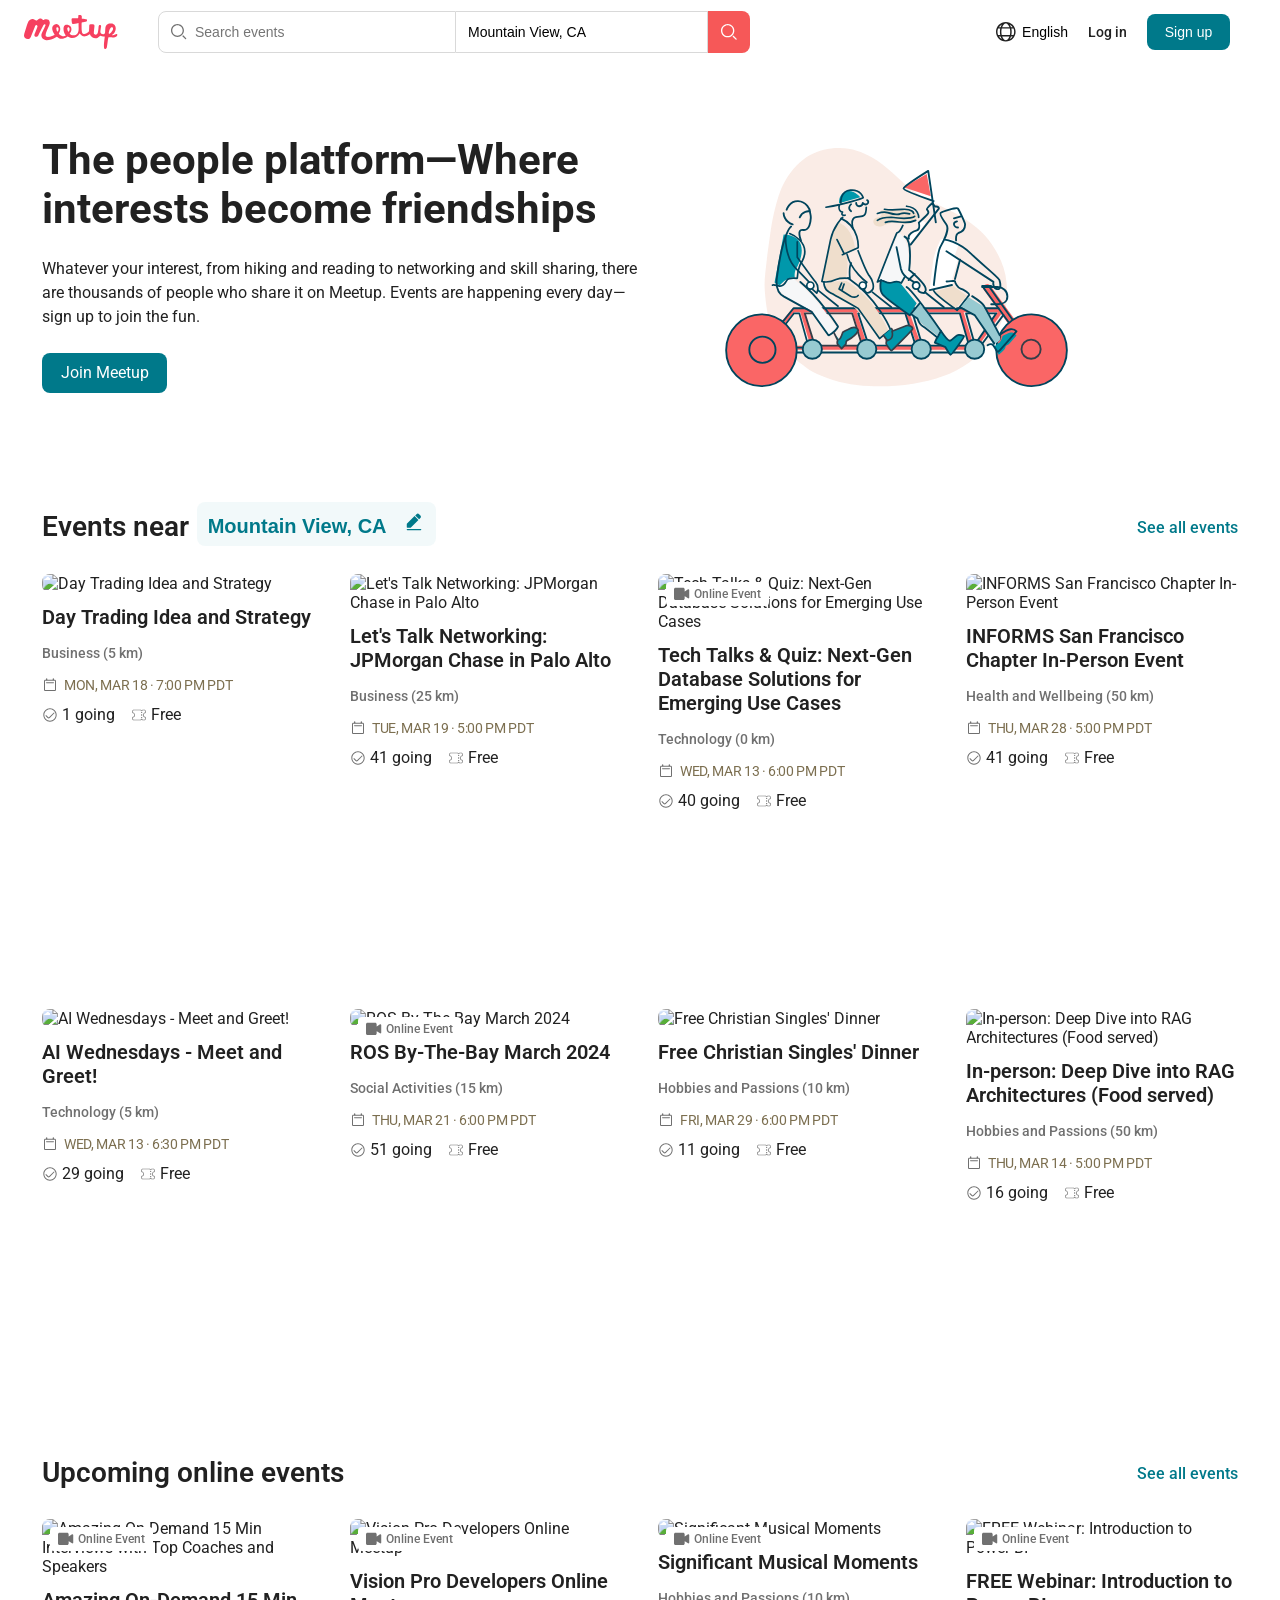
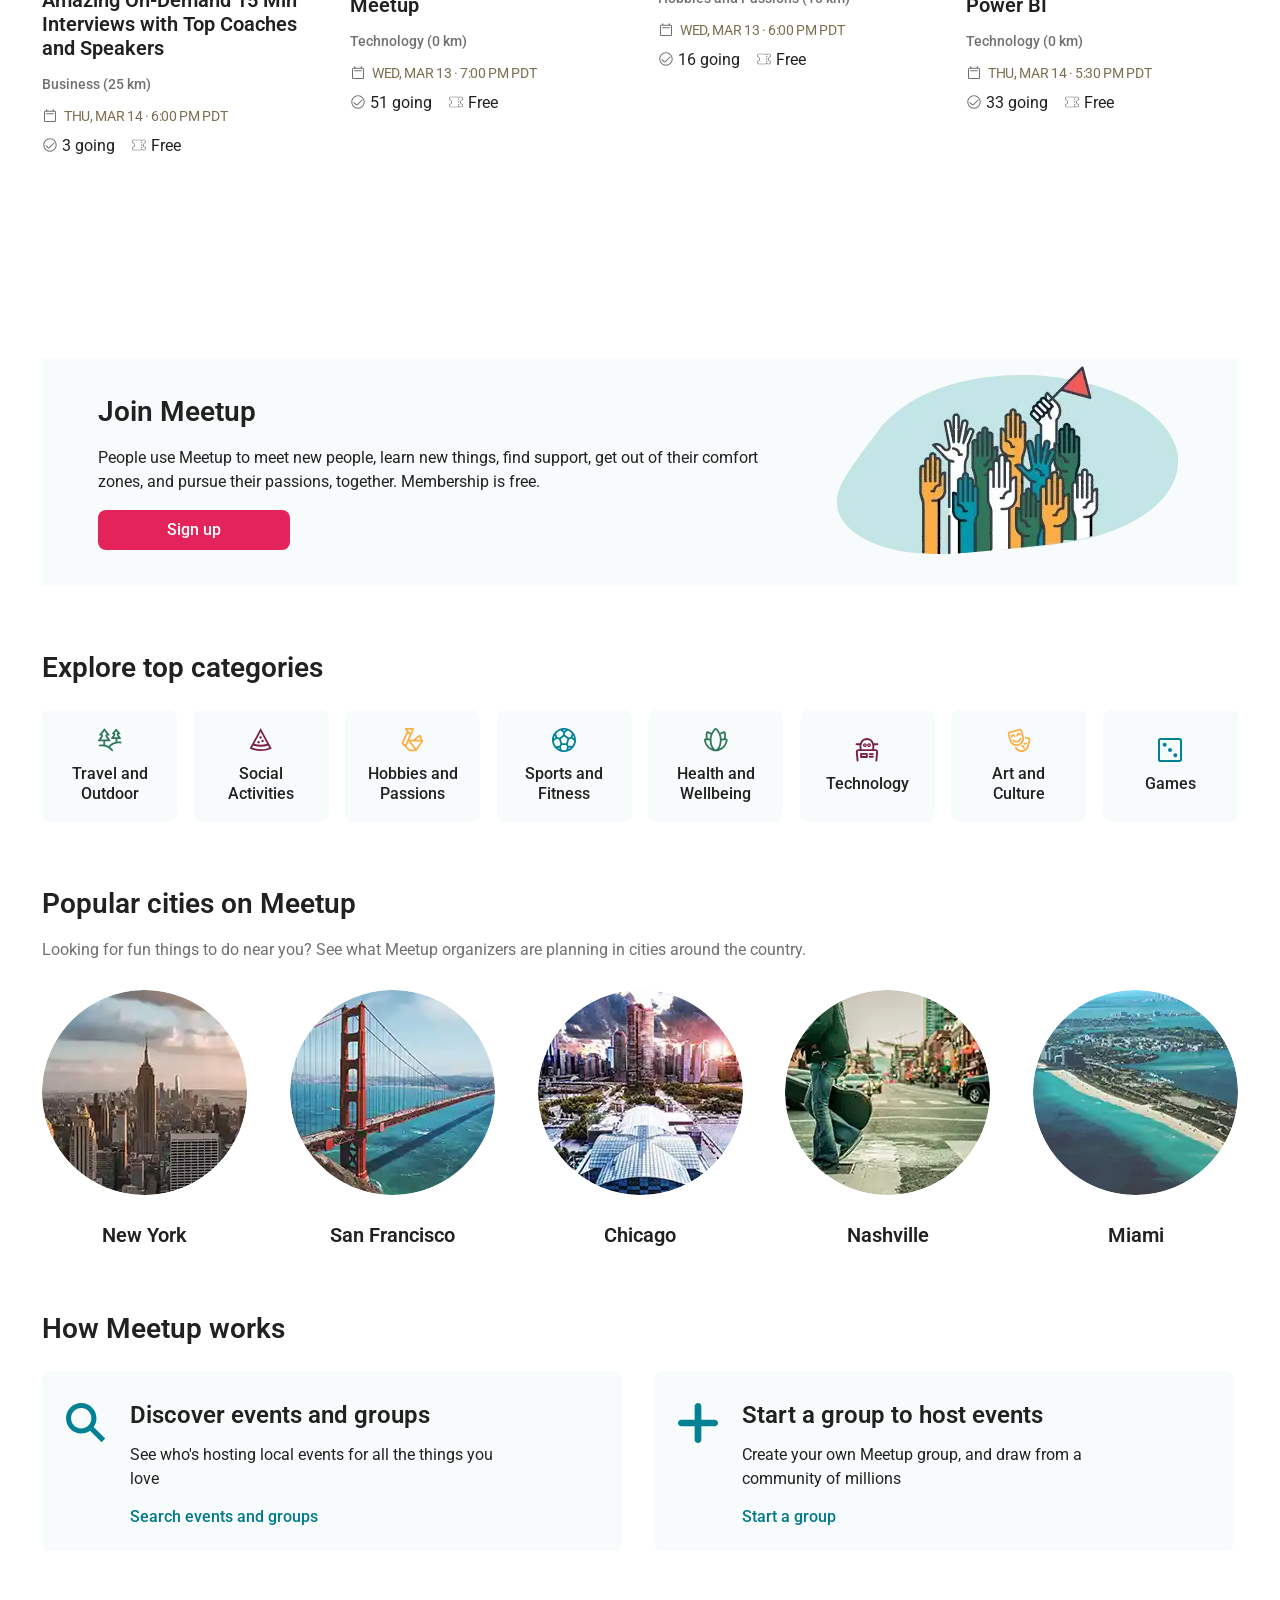
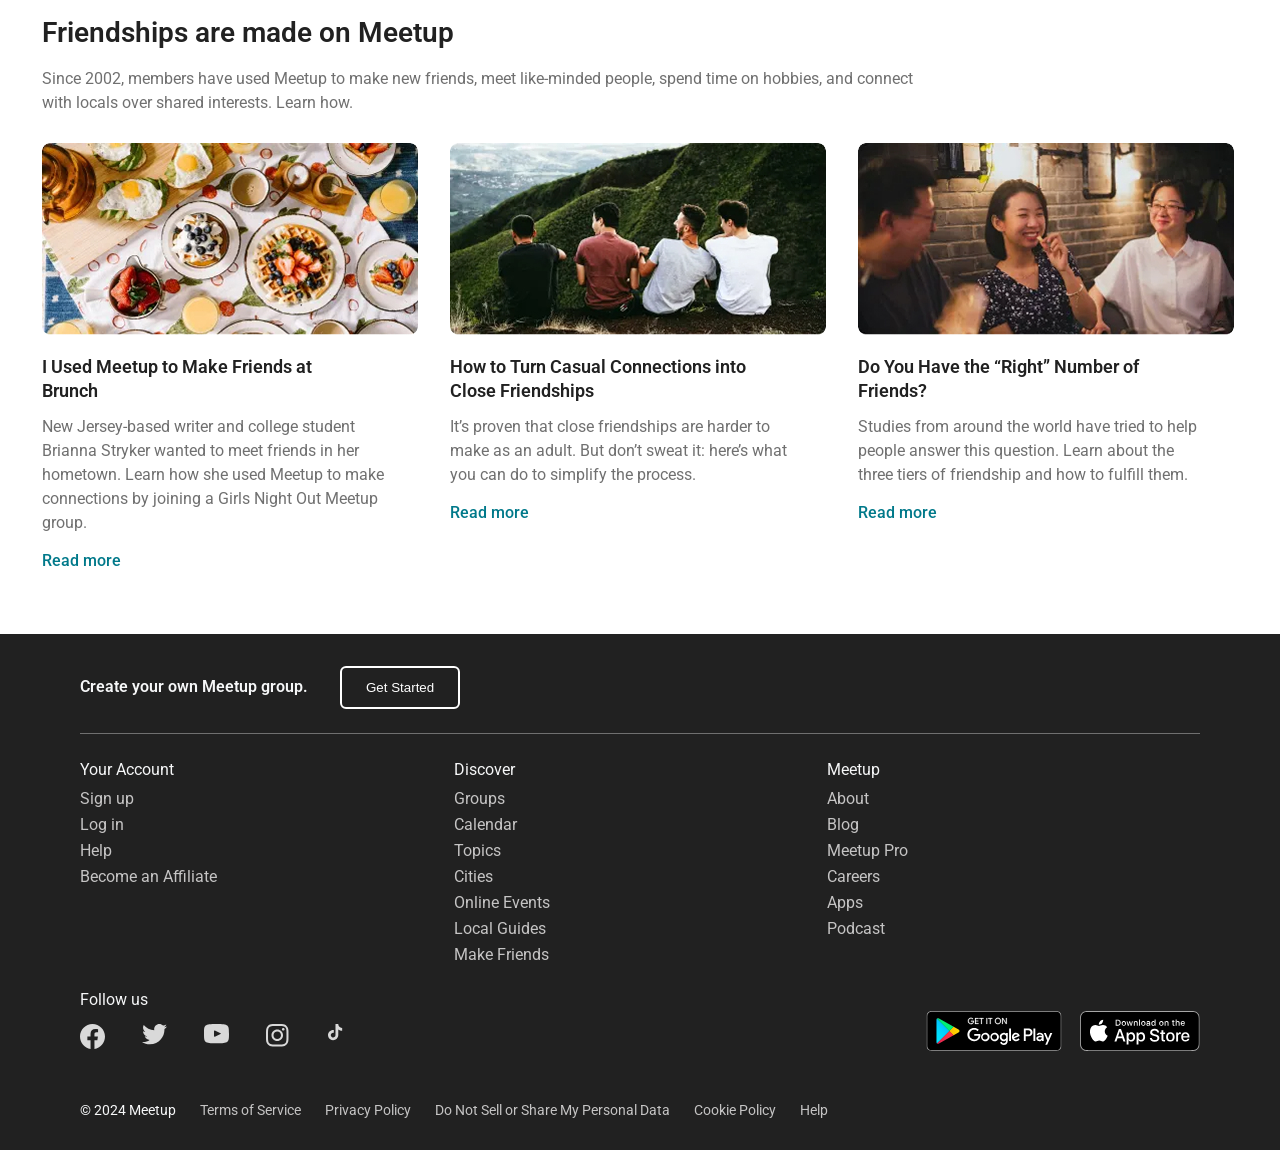
==== commit 2ad56685: "Add navigation links between pages" ====
--- a/index.html
+++ b/index.html
@@ -90,9 +90,9 @@
                             People use Meetup to meet new people, learn new things, find support, get out of their
                             comfort zones, and pursue their passions, together. Membership is free.
                         </p>
-                        <button class="join-meetup__button">
+                        <a href="./events.html" class="join-meetup__button">
                         Sign up
-                        </button>
+                        </a>
                     </div>
                     <div class="join-meetup__image--wrapper">
                         <img
--- a/css/style.css
+++ b/css/style.css
@@ -343,6 +343,10 @@
   font-weight: 500;
   font-size: 1rem;
   text-align: center;
+  display: inline-flex;
+  align-items: center;
+  justify-content: center;
+  text-decoration: none;
 }
 
 .categories {
@@ -648,6 +652,8 @@
   font-size: 0.875rem;
 }
 
+
+
 /* EVENTS PAGE */
 
 .events-page {
@@ -679,6 +685,10 @@
   line-height: 36px;
   color: rgba(0, 0, 0, 1);
 }
+.filters-toggle {
+  display: none;
+}
+
 .events-page-card {
   display: flex;
   gap: 1rem;
@@ -1226,4 +1236,195 @@
   font-size: 0.75rem;
   font-weight: 400;
 }
+.footer {
+  margin-top: 4rem;
+  padding: 2rem 0;
+
+  background: rgba(33, 33, 33, 1);
+  color: rgba(246, 247, 248, 1);
+}
+
+.footer a {
+  color: rgba(197, 196, 196, 1);
+  text-decoration: none;
+}
+.footer .container {
+  max-width: 70rem;
+  margin-left: 1rem;
+}
+.footer__top {
+  display: flex;
+  align-items: center;
+  gap: 1rem;
+}
+.footer__text {
+  font-weight: 600;
+  font-size: 1rem;
+  line-height: 24px;
+  color: rgba(246, 247, 248, 1);
+}
+.footer__button {
+  padding: 0.75rem 1.5rem;
+
+  background: transparent;
+  border: 2px solid rgba(255, 255, 255, 1);
+  border-radius: 0.375rem;
+
+  color: rgba(255, 255, 255, 1);
+  cursor: pointer;
+  margin-left: 1rem;
+}
+
+.footer__divider {
+  margin: 1.5rem 0;
+  border-top: 1px solid rgba(112, 112, 112, 1);
+  width: 15.43rem;
+}
+
+.footer__content {
+  display: flex;
+  justify-content: space-between;
+  text-align: left;
+  margin-bottom: 1.5rem;
+}
+
+.footer__column {
+  display: flex;
+  flex-direction: column;
+  gap: 0.437rem;
+  width: 23.312rem;
+}
+
+.footer__title {
+  margin-bottom: 0.5rem;
+  font-weight: 400;
+  font-size: 1rem;
+  line-height: 24px;
+  color: rgba(246, 247, 248, 1);
+}
+.footer__title a {
+  font-weight: 400;
+  font-size: 0.75rem;
+  line-height: 20px;
+  color: rgba(197, 196, 196, 1);
+}
+.footer__social {
+  display: flex;
+  justify-content: space-between;
+  align-items: center;
+}
+.footer__icons {
+  display: flex;
+  gap: 2rem;
+  padding-top: 0.75rem;
+  padding-bottom: 1.5rem;
+}
+.footer__icons a {
+  width: 1.875rem;
+  height: 1.875rem;
+}
+.footer__stores {
+  display: none;
+}
+.footer__bottom {
+  margin-top: 1.5rem;
+  display: flex;
+  gap: 1.5rem;
+  flex-wrap: wrap;
+  font-size: 0.875rem;
+}
+.footer__bottom a {
+  display: none;
+}
+
+
+.events-page__map {
+  display: none;
+}
+.events-page {
+  padding-top: 1.2rem;
+}
+.events-page .container {
+  margin-left: 1rem;
+}
+.events-page-card__attendees {
+  display: none;
+}
+.events-page__title {
+  font-size: 1.56rem;
+}
+.events-page-card__content .event-card__mobile-badge {
+    display: flex;
+    align-items: center;
+    gap: 0.25rem;
+    font-size: 0.5rem;
+    line-height: 0.75rem;
+    margin-top: 0.125rem;
+  }
+.events-page-card__date {
+  padding-top: 0.25rem;
+  font-weight: 500;
+  font-size: 0.53rem;
+}
+
+.events-page-card__title {
+  margin-top: 0.25rem;
+  font-size: 0.61rem;
+  line-height: 14px;
+  font-weight: 500;
+}
+.events-page-card__category {
+  margin-top: 0.25rem;
+  font-weight: 400;
+  font-size: 0.53rem;
+ 
+}
+.events-page__left {
+    width: 26.875rem;
+}
+.filters-toggle {
+    display: block;
+    margin-top: 1rem;
+    width: 100%;
+    height: 3rem;
+
+    margin-bottom: 1rem;
+    border: none;
+    border-radius: 2rem;
+
+    background: rgb(246, 247, 248);
+
+    font-size: 1rem;
+    font-weight: 500;
+  }
+
+.events-page__filters-wrapper {
+  position: relative;
+}
+
+.events-page__filters {
+  display: none;
+}
+
+.events-page__filters.active {
+  display: flex;
+  flex-direction: column;
+  gap: 0.75rem;
+
+  position: absolute;
+  top: 100%;
+  left: 0;
+
+  width: 100%;
+  z-index: 100;
+
+  padding: 1rem;
+  margin-top: 0.5rem;
+
+  background: rgb(255, 255, 255);
+  border-radius: 1rem;
+
+  box-shadow: 0 4px 20px rgba(0, 0, 0, 0.15);
+}
+
 }
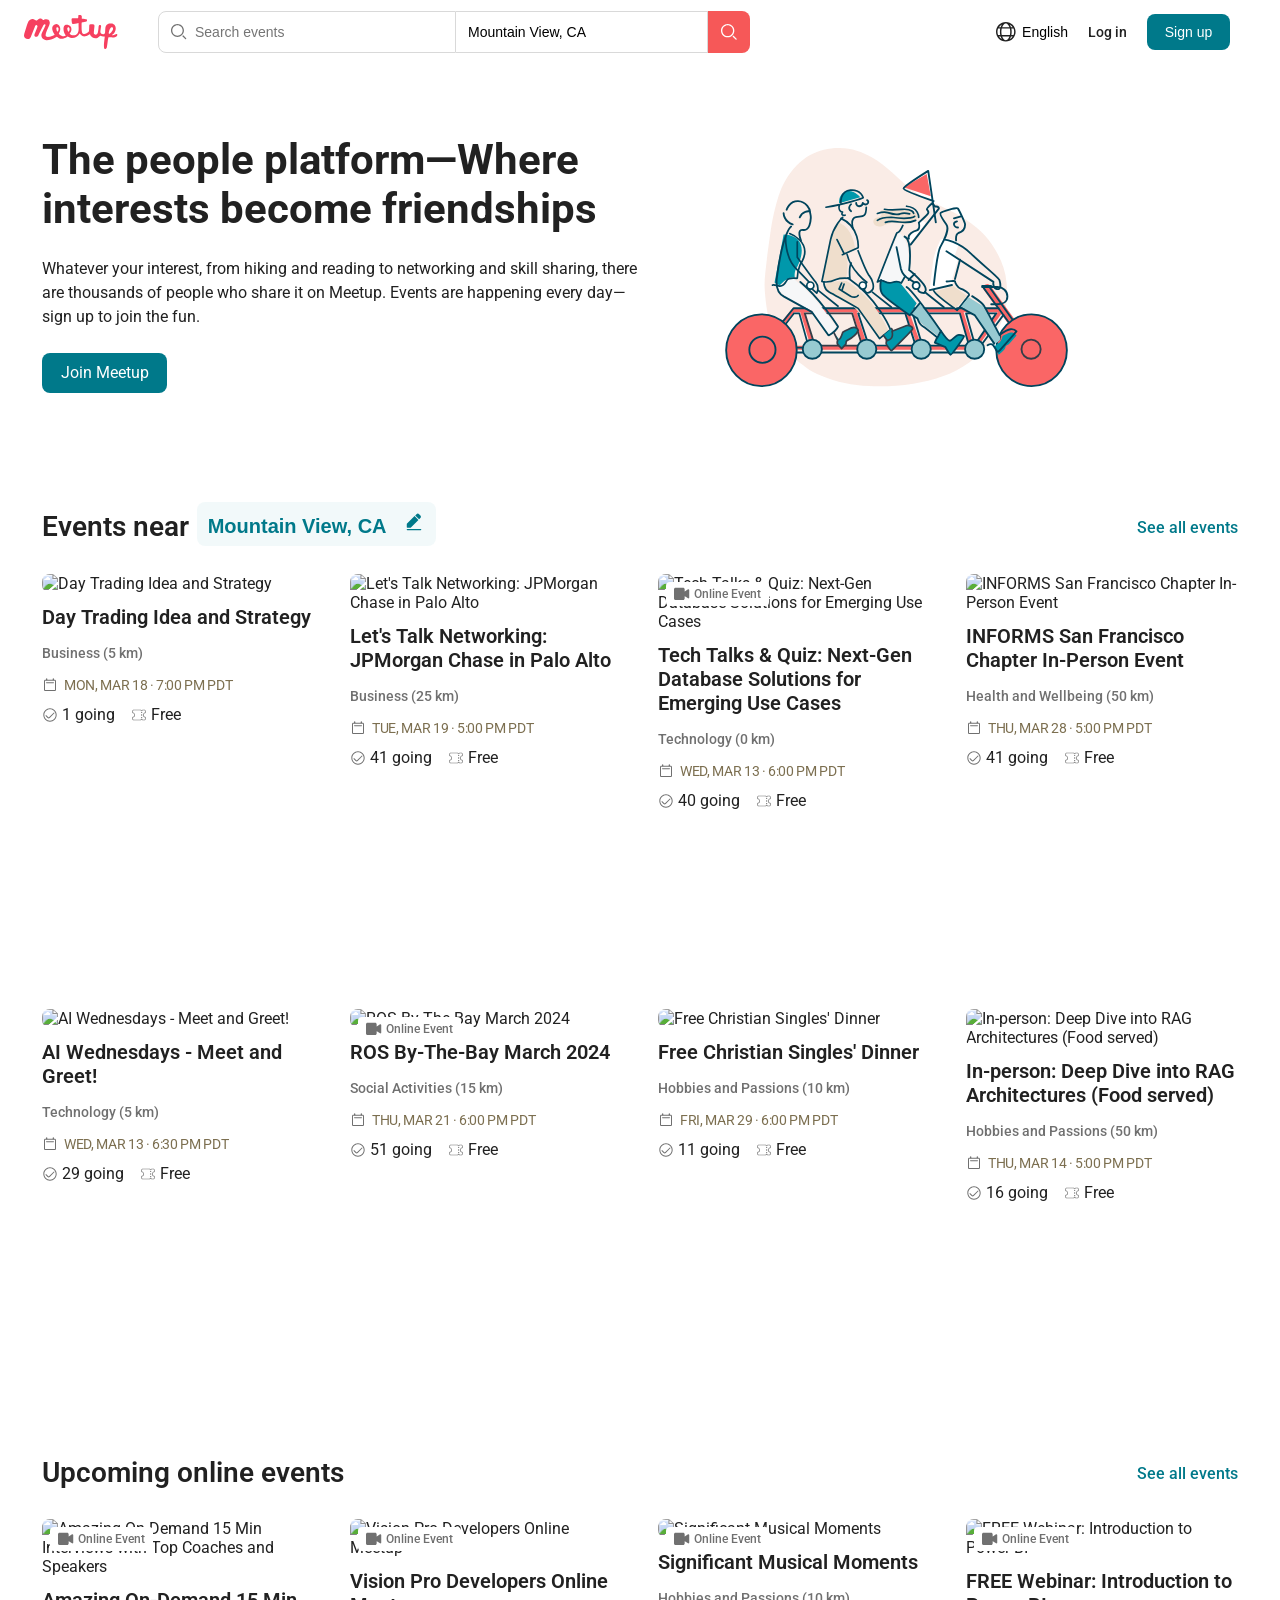
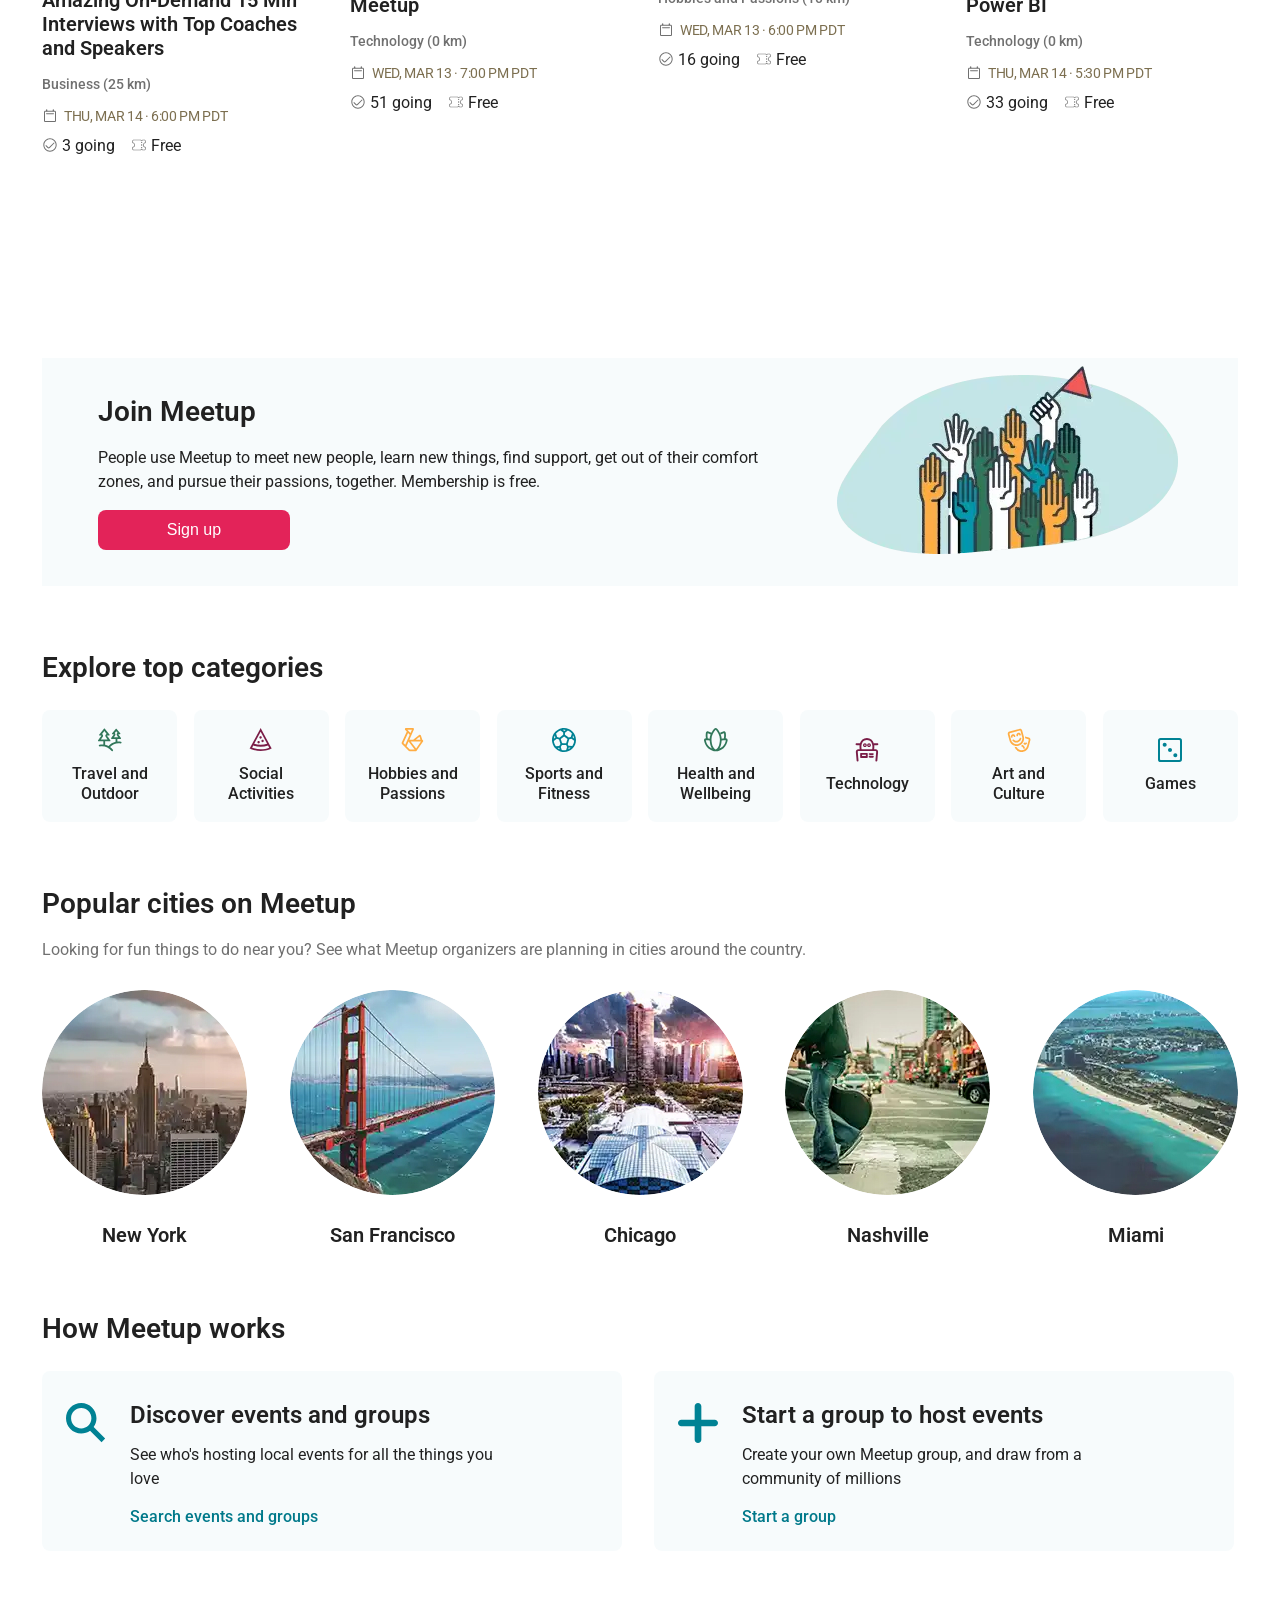
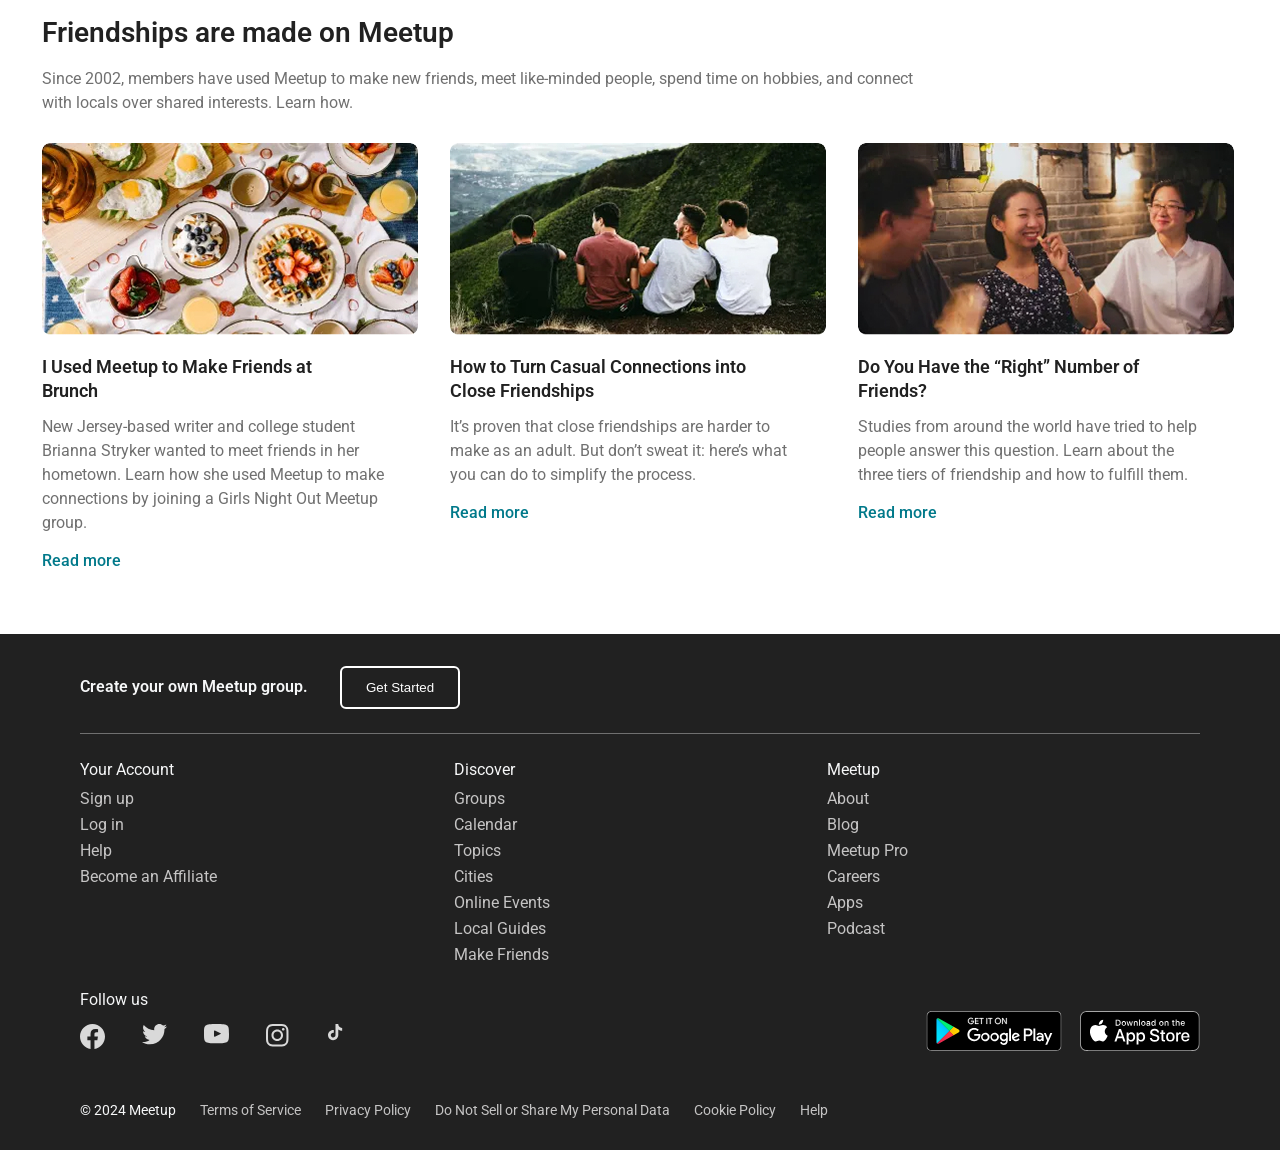
==== commit ed8adafa: "Update events page JS" ====
--- a/index.html
+++ b/index.html
@@ -90,9 +90,9 @@
                             People use Meetup to meet new people, learn new things, find support, get out of their
                             comfort zones, and pursue their passions, together. Membership is free.
                         </p>
-                        <a href="./events.html" class="join-meetup__button">
+                        <button class="join-meetup__button">
                         Sign up
-                        </a>
+                        </button>
                     </div>
                     <div class="join-meetup__image--wrapper">
                         <img
--- a/css/style.css
+++ b/css/style.css
@@ -343,10 +343,6 @@
   font-weight: 500;
   font-size: 1rem;
   text-align: center;
-  display: inline-flex;
-  align-items: center;
-  justify-content: center;
-  text-decoration: none;
 }
 
 .categories {
@@ -1051,14 +1047,16 @@
     margin-bottom: 1rem;
   }
   .join-meetup__content {
-    height: 22.25rem;
+    height: 21.25rem;
     display: block;
   }
   .join-meetup__title {
+    margin-top: 1rem;
     font-size: 1.25rem;
   }
   .join-meetup__image--mobile {
     display: block;
+    margin: 0 auto;
   }
   .join-meetup__image--wrapper {
     display: none;
@@ -1066,11 +1064,12 @@
   .join-meetup__image {
     width: 14.875rem;
     height: 8.5rem;
+    margin-top: -1.5rem;
   }
   .join-meetup__info {
     display: flex;
     flex-direction: column;
-    gap: 1rem;
+    gap: 0.5rem;
     margin-top: 0.9rem;
     margin-left: 0.9rem;
     margin-bottom: 1.2rem;
@@ -1081,11 +1080,14 @@
     font-weight: 400;
     font-size: 0.75rem;
     line-height: 24px;
+    margin-bottom: 1rem;
   }
   .join-meetup__button {
     margin: 0 auto;
   }
-
+  .categories {
+    margin-bottom: 3rem;
+  }
   .categories__title {
     margin-left: 1rem;
     font-size: 1.75rem;
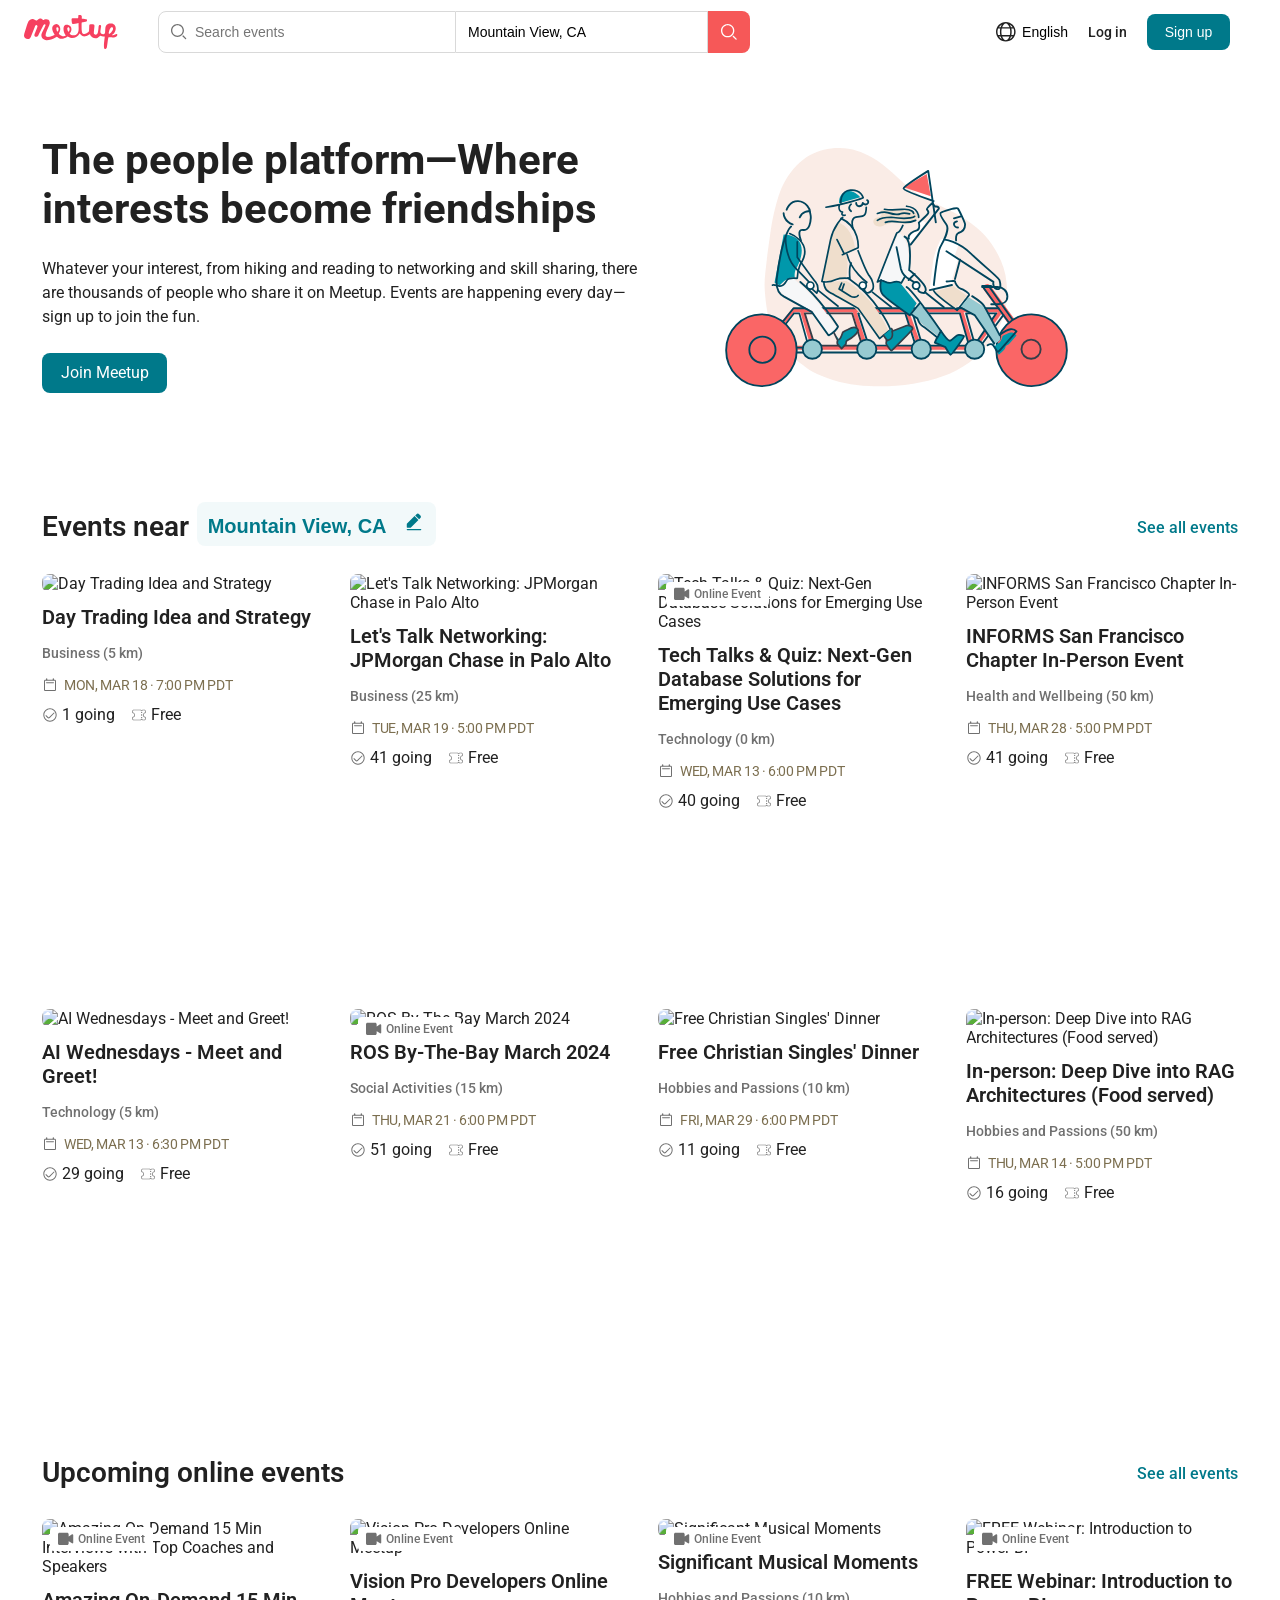
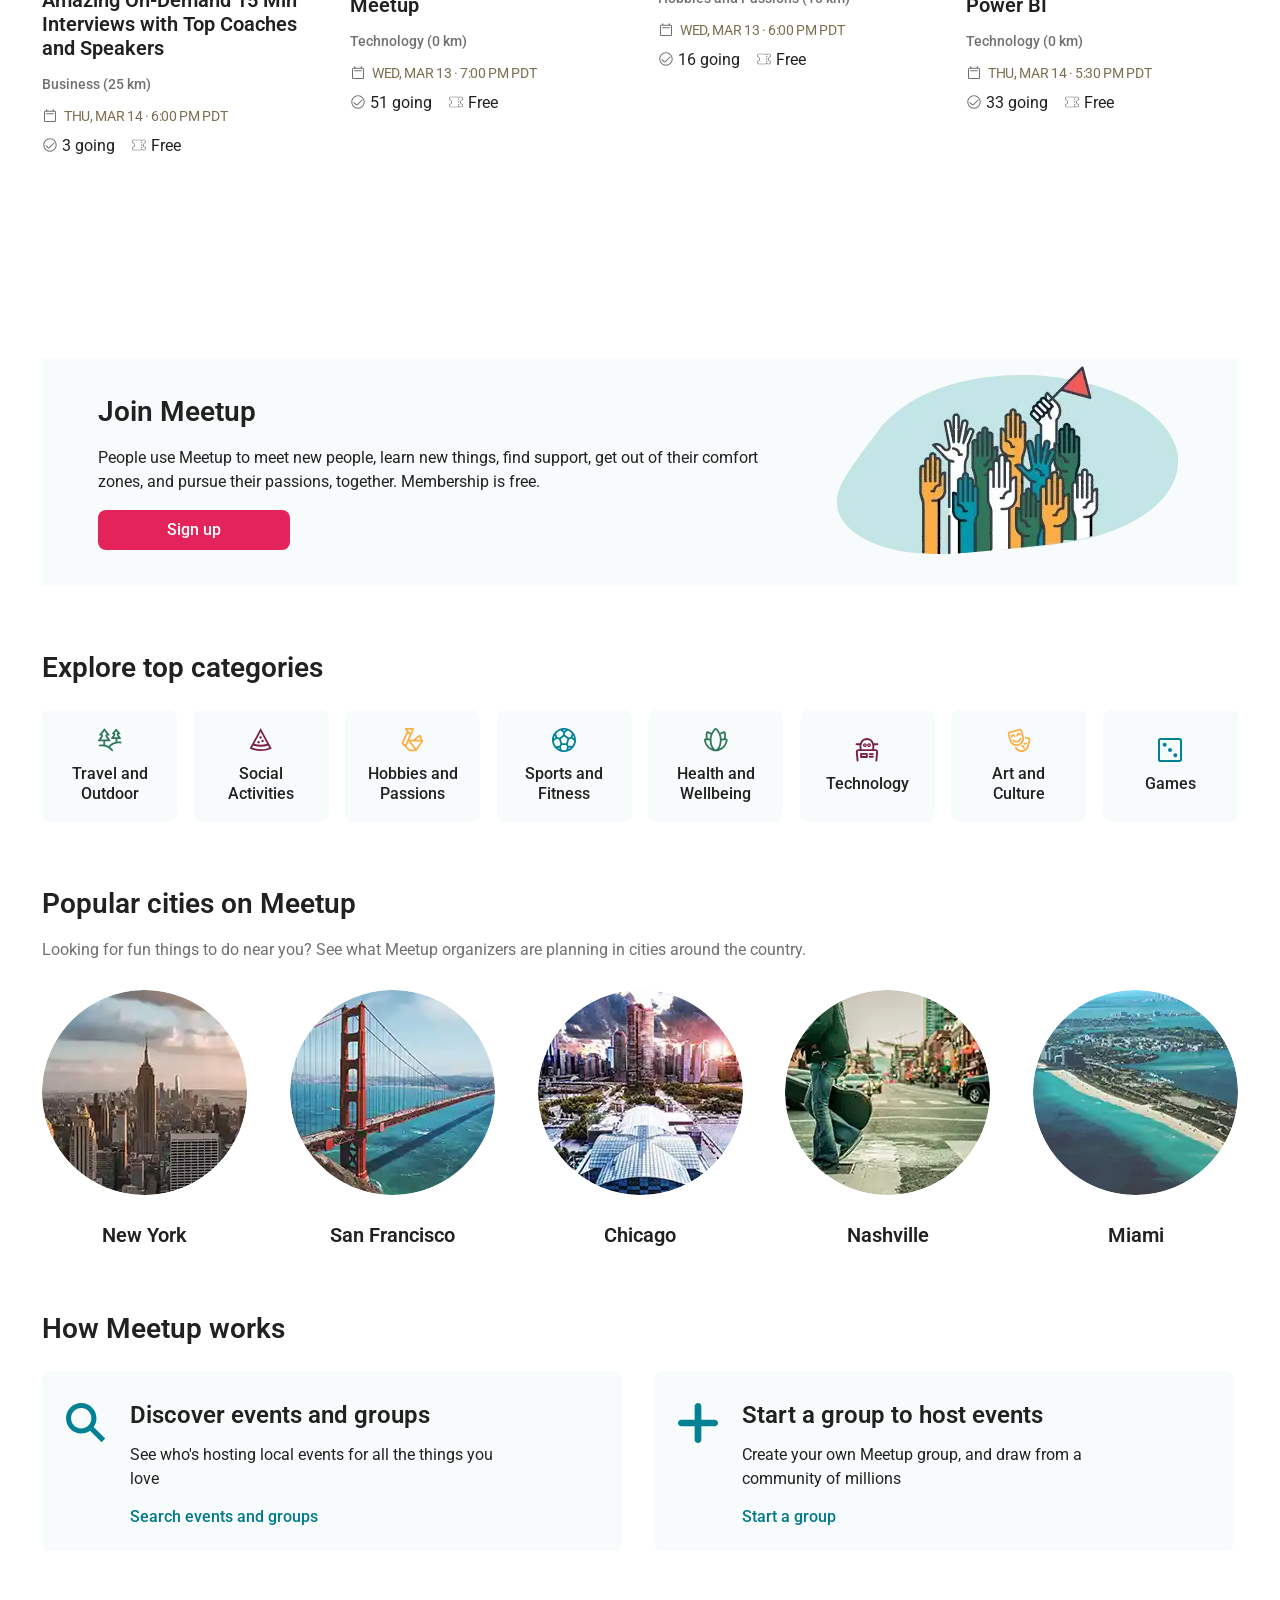
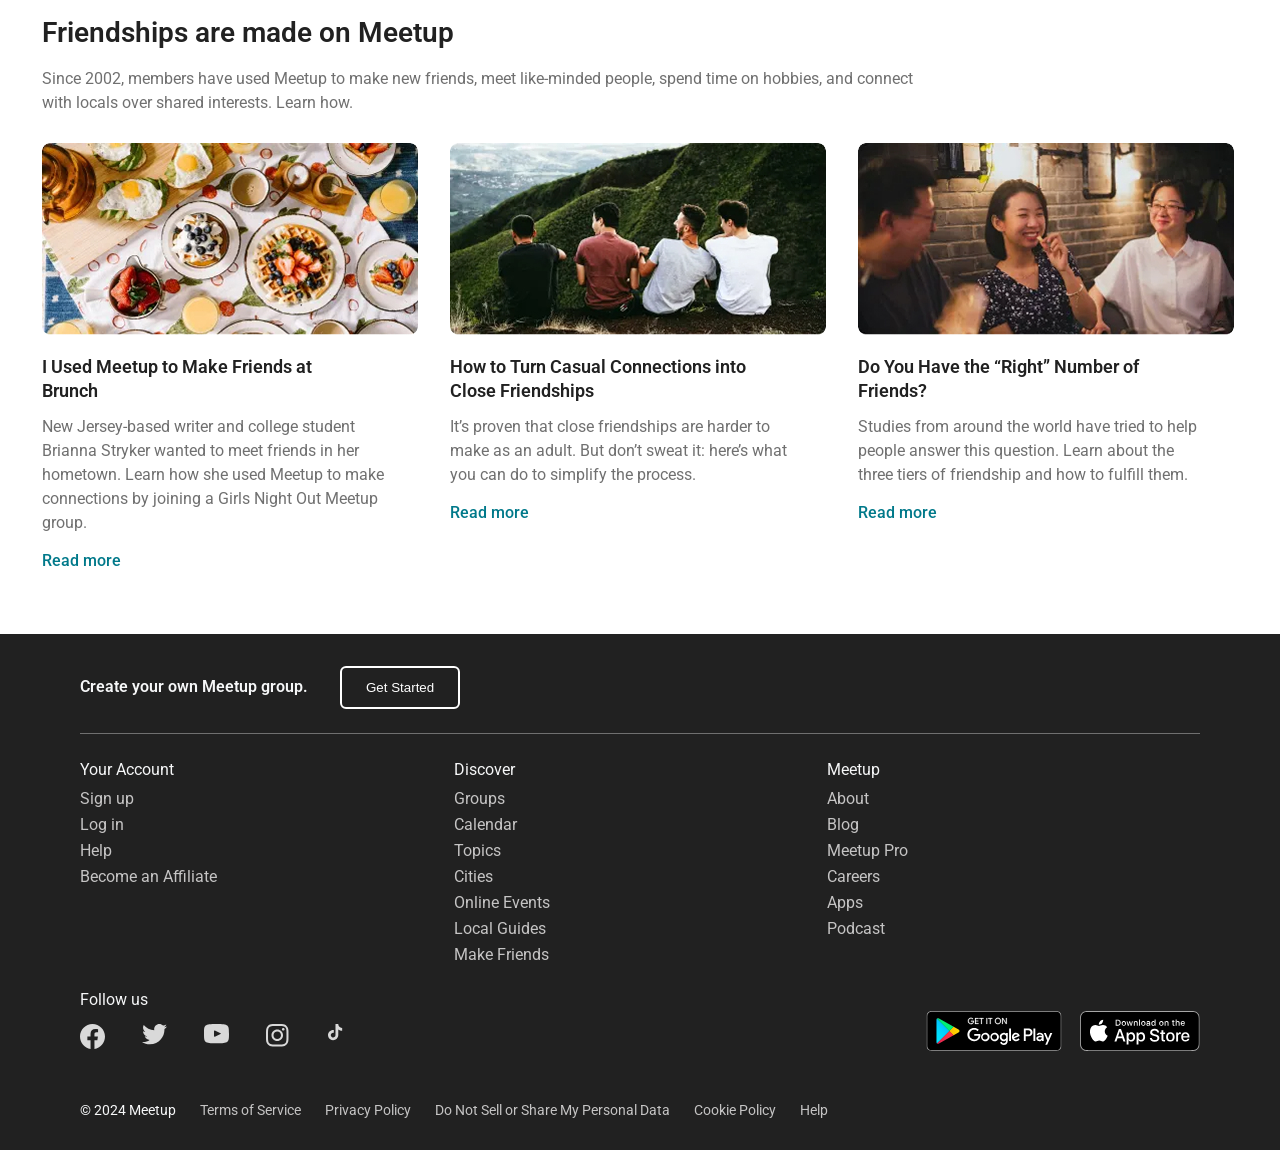
==== commit 7a656b4b: "Update button in  CSS" ====
--- a/index.html
+++ b/index.html
@@ -90,9 +90,9 @@
                             People use Meetup to meet new people, learn new things, find support, get out of their
                             comfort zones, and pursue their passions, together. Membership is free.
                         </p>
-                        <button class="join-meetup__button">
+                        <a href="#" class="join-meetup__button">
                         Sign up
-                        </button>
+                        </a>
                     </div>
                     <div class="join-meetup__image--wrapper">
                         <img
--- a/css/style.css
+++ b/css/style.css
@@ -300,8 +300,6 @@
   width: 1rem;
   height: 1rem;
 }
-
-
 .join-meetup {
   margin-bottom: 4rem;
 }
@@ -343,6 +341,10 @@
   font-weight: 500;
   font-size: 1rem;
   text-align: center;
+  display: inline-flex;
+  justify-content: center;
+  align-items: center;
+  text-decoration: none;
 }
 
 .categories {
@@ -838,6 +840,172 @@
     height: 0.9375rem;
 }
 
+/* MEDIA  */
+
+@media (max-width: 768px) {
+
+  .container {
+    padding: 0 1rem;
+  }
+  .header {
+    padding: 0 1rem;
+  }
+
+  .navbar {
+    gap: 1rem;
+  }
+
+  .navbar__logo img {
+    margin-left: 0;
+    margin-right: 1rem;
+  }
+
+  .navbar__search {
+    max-width: 28rem;
+  }
+
+  .navbar__search-events {
+    width: 14rem;
+  }
+
+  .navbar__search-location {
+    width: 10rem;
+  }
+
+  .navbar__actions {
+    gap: 0.75rem;
+    margin-right: 0;
+  }
+
+  .navbar__lang-btn {
+    font-size: 0.8125rem;
+  }
+
+  .navbar__actions a {
+    font-size: 0.8125rem;
+  }
+
+  .navbar__signup-btn {
+    width: 4.5rem;
+    height: 2rem;
+    font-size: 0.8125rem;
+  }
+
+  .hero__content {
+    gap: 2rem;
+  }
+
+  .hero__title {
+    font-size: 2rem;
+  }
+
+  .hero__irl {
+    margin-right: 0;
+    height: auto;
+  }
+
+  .events__grid {
+    grid-template-columns: repeat(2, 1fr);
+    gap: 1.5rem;
+  }
+
+  .event-card {
+    height: auto;
+  }
+
+  .event-card__title {
+    font-size: 1rem;
+  }
+
+  .categories__grid {
+    grid-template-columns: repeat(4, 1fr);
+    justify-items: center;
+  }
+
+  .categories__card {
+    width: 100%;
+    max-width: 8rem;
+  }
+    .join-meetup__info {
+    min-width: auto;
+  }
+
+  .join-meetup__image {
+    max-width: 18rem;
+    height: auto;
+  }
+  .popular-cities__grid {
+    display: grid;
+    grid-template-columns: repeat(3, 1fr);
+    gap: 1.5rem;
+  }
+
+  .popular-cities__image {
+    width: 9rem;
+    height: 9rem;
+  }
+
+  .how-meetup-works__cards {
+    flex-direction: column;
+  }
+
+  .how-meetup-works__card {
+    width: 100%;
+    height: auto;
+  }
+
+  .friendships__grid {
+    display: grid;
+    grid-template-columns: repeat(2, 1fr);
+    gap: 1.5rem;
+  }
+
+  .friendships__card {
+    width: 100%;
+  }
+  .footer__content {
+    gap: 2rem;
+  }
+
+  .footer__column {
+    width: auto;
+  }
+
+  .footer__divider {
+    width: 100%;
+  }
+  .events-page {
+    padding-top: 3rem;
+  }
+
+  .events-page__content {
+    gap: 2rem;
+  }
+
+  .events-page__left {
+    width: 100%;
+  }
+
+  .events-page__map {
+    width: 18rem;
+    flex-shrink: 0;
+  }
+
+  .events-page__filters {
+    flex-wrap: wrap;
+    gap: 0.75rem;
+  }
+
+  .events-page__filter {
+    height: 2.5rem;
+    font-size: 0.8125rem;
+  }
+
+  .events-page-card__attendees {
+    padding-top: 1.5rem;
+  }
+}
+
 
 @media (max-width: 430px) {
 
@@ -924,7 +1092,7 @@
   }
 
   .hero__description {
-    font-size: 0.875rem;
+    font-size: 0.75rem;
     line-height: 1.5rem;
   }
 
@@ -1073,7 +1241,7 @@
     margin-top: 0.9rem;
     margin-left: 0.9rem;
     margin-bottom: 1.2rem;
-    min-width: 370px;
+    /* min-width: 370px; */
   }
   .join-meetup__description {
     max-width: 21.5rem;
@@ -1099,7 +1267,6 @@
     display: grid;
     grid-template-columns: repeat(2, 1fr);
     gap: 1rem;
-    margin-left: 4rem;
   }
 
   .categories__card {
@@ -1166,7 +1333,6 @@
       gap: 1rem;
   }
   .how-meetup-works__card {
-    width: 25rem;
     height: auto;
     padding-top: 1rem;
   }
@@ -1207,9 +1373,7 @@
   flex-direction: column;
   gap: 2rem;
 }
-.friendships__card {
-  width: 23.5rem;
-}
+
 .friendships__card:hover {
   background-color: rgb(239, 239, 239);
 
@@ -1338,7 +1502,6 @@
 .footer__bottom a {
   display: none;
 }
-
 
 .events-page__map {
   display: none;
